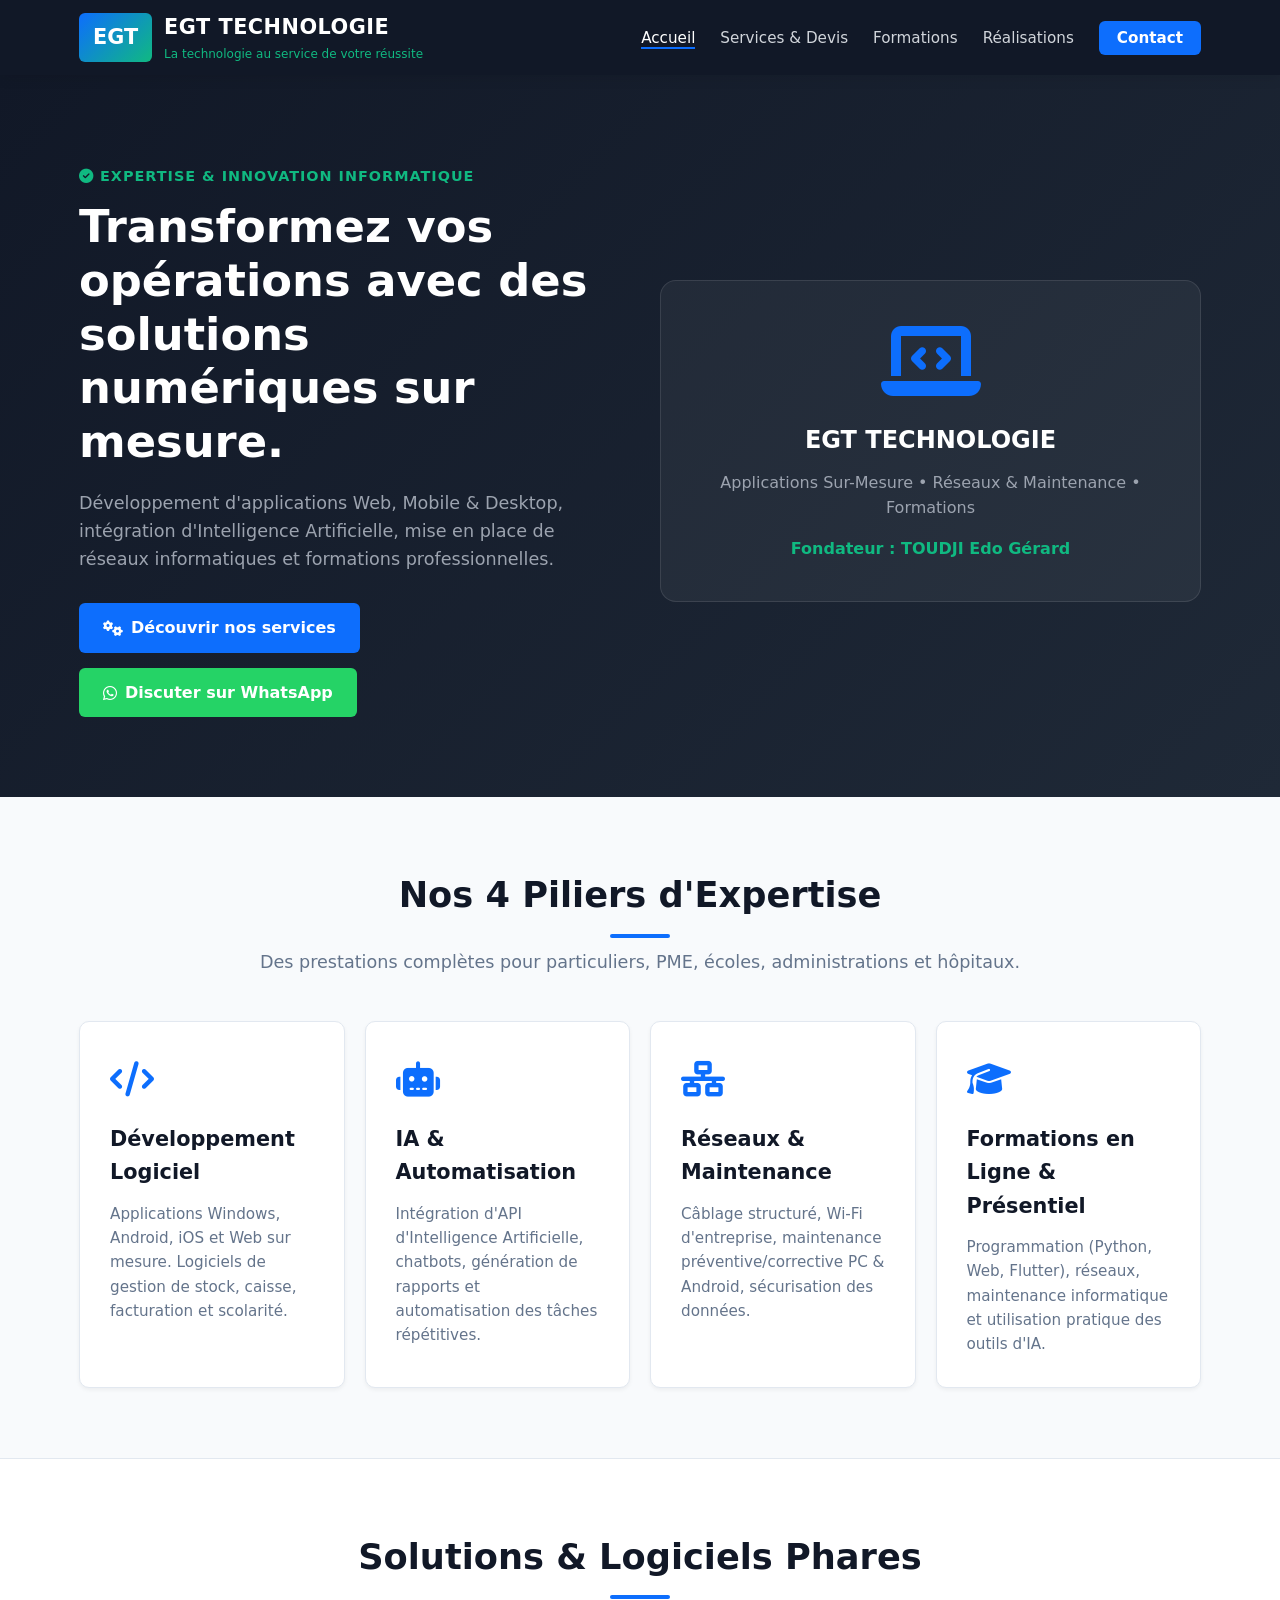
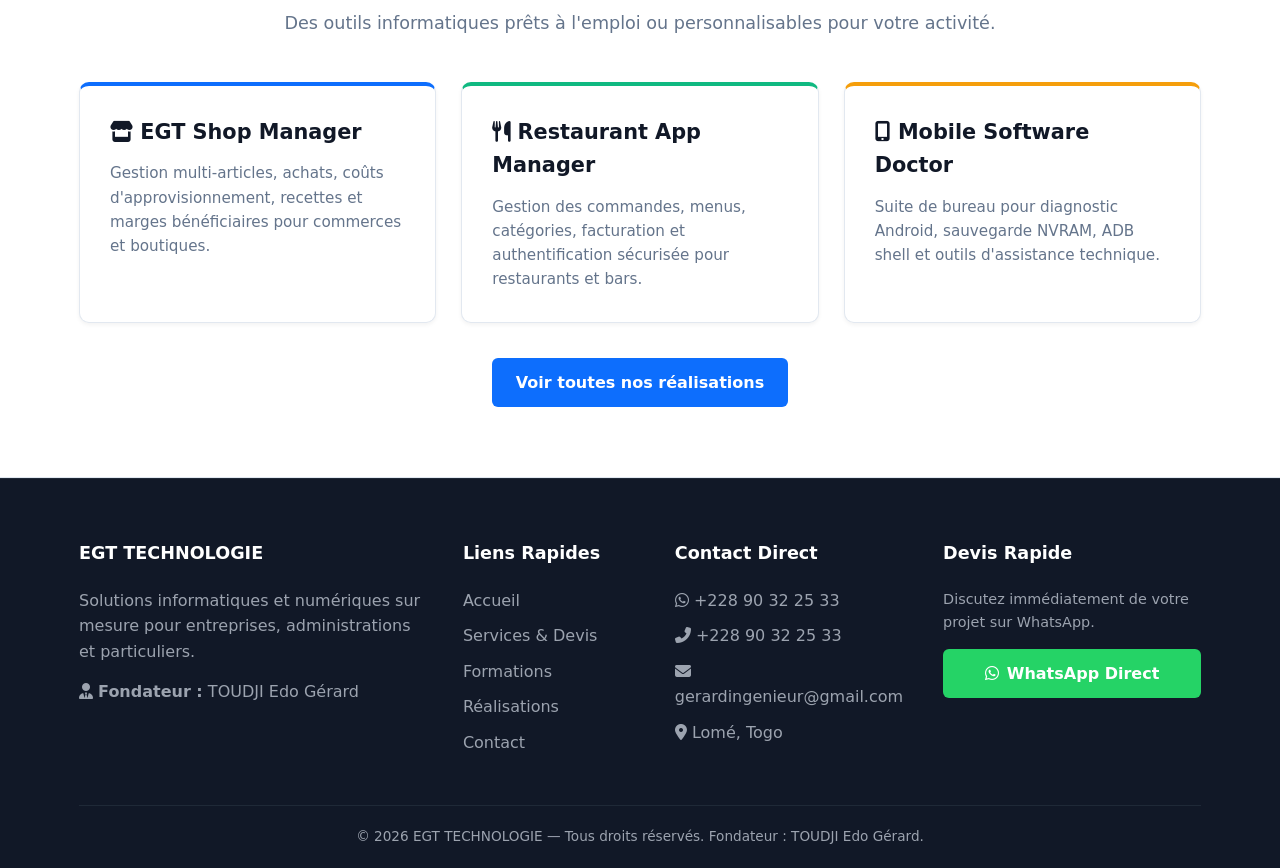
==== index.html @ a4fc3c26 "Premier commit : Site web complet EGT TECHNOLOGIE" ====
<!DOCTYPE html>
<html lang="fr">
<head>
    <meta charset="UTF-8">
    <meta name="viewport" content="width=device-width, initial-scale=1.0">
    <title>EGT TECHNOLOGIE — Solutions Informatiques & Numériques</title>
    <meta name="description" content="Développement d'applications Windows, Android, iOS et Web. Logiciels de gestion, IA, maintenance informatique et réseaux au Togo et à l'international.">
    <link rel="stylesheet" href="css/style.css">
    <link rel="stylesheet" href="css/responsive.css">
    <!-- FontAwesome pour les icônes -->
    <link rel="stylesheet" href="https://cdnjs.cloudflare.com/ajax/libs/font-awesome/6.4.0/css/all.min.css">
</head>
<body>

    <!-- NAV BAR -->
    <nav class="navbar">
        <div class="container">
            <a href="index.html" class="brand-logo">
                <span class="logo-icon">EGT</span>
                <div class="brand-text">
                    <span class="brand-name">EGT TECHNOLOGIE</span>
                    <span class="brand-tagline">La technologie au service de votre réussite</span>
                </div>
            </a>
            
            <div class="mobile-toggle" id="mobileMenuBtn">
                <i class="fas fa-bars"></i>
            </div>

            <ul class="nav-links" id="navLinks">
                <li><a href="index.html" class="active">Accueil</a></li>
                <li><a href="services.html">Services & Devis</a></li>
                <li><a href="formations.html">Formations</a></li>
                <li><a href="portfolio.html">Réalisations</a></li>
                <li><a href="contact.html" class="btn-contact-nav">Contact</a></li>
            </ul>
        </div>
    </nav>

    <!-- HERO SECTION -->
    <header class="hero">
        <div class="container">
            <div class="hero-text">
                <p class="hero-subtitle"><i class="fas fa-check-circle"></i> Expertise &amp; Innovation Informatique</p>
                <h1 class="hero-title">Transformez vos opérations avec des solutions numériques sur mesure.</h1>
                <p class="hero-description">
                    Développement d'applications Web, Mobile &amp; Desktop, intégration d'Intelligence Artificielle, 
                    mise en place de réseaux informatiques et formations professionnelles.
                </p>
                <div class="hero-buttons">
                    <a href="services.html" class="btn btn-primary"><i class="fas fa-cogs"></i> Découvrir nos services</a>
                    <a href="https://wa.me/22890322533?text=Bonjour%20EGT%20TECHNOLOGIE,%20je%20souhaite%20un%20renseignement" target="_blank" class="btn btn-whatsapp">
                        <i class="fab fa-whatsapp"></i> Discuter sur WhatsApp
                    </a>
                </div>
            </div>
            <div class="hero-image" style="text-align: center;">
                <div style="background: rgba(255,255,255,0.05); padding: 40px; border-radius: 16px; border: 1px solid rgba(255,255,255,0.1);">
                    <i class="fas fa-laptop-code" style="font-size: 5rem; color: var(--primary-color); margin-bottom: 20px;"></i>
                    <h3 style="font-size: 1.5rem; margin-bottom: 10px;">EGT TECHNOLOGIE</h3>
                    <p style="color: #9ca3af;">Applications Sur-Mesure • Réseaux &amp; Maintenance • Formations</p>
                    <p style="color: var(--accent-color); font-weight: 600; margin-top: 15px;">Fondateur : TOUDJI Edo Gérard</p>
                </div>
            </div>
        </div>
    </header>

    <!-- PILIERS D'EXPERTISE -->
    <section class="section">
        <div class="container">
            <div class="section-title">
                <h2>Nos 4 Piliers d'Expertise</h2>
                <p>Des prestations complètes pour particuliers, PME, écoles, administrations et hôpitaux.</p>
            </div>

            <div class="grid-4">
                <div class="card">
                    <div class="card-icon"><i class="fas fa-code"></i></div>
                    <h3 class="card-title">Développement Logiciel</h3>
                    <p class="card-text">Applications Windows, Android, iOS et Web sur mesure. Logiciels de gestion de stock, caisse, facturation et scolarité.</p>
                </div>

                <div class="card">
                    <div class="card-icon"><i class="fas fa-robot"></i></div>
                    <h3 class="card-title">IA &amp; Automatisation</h3>
                    <p class="card-text">Intégration d'API d'Intelligence Artificielle, chatbots, génération de rapports et automatisation des tâches répétitives.</p>
                </div>

                <div class="card">
                    <div class="card-icon"><i class="fas fa-network-wired"></i></div>
                    <h3 class="card-title">Réseaux &amp; Maintenance</h3>
                    <p class="card-text">Câblage structuré, Wi-Fi d'entreprise, maintenance préventive/corrective PC &amp; Android, sécurisation des données.</p>
                </div>

                <div class="card">
                    <div class="card-icon"><i class="fas fa-graduation-cap"></i></div>
                    <h3 class="card-title">Formations en Ligne &amp; Présentiel</h3>
                    <p class="card-text">Programmation (Python, Web, Flutter), réseaux, maintenance informatique et utilisation pratique des outils d'IA.</p>
                </div>
            </div>
        </div>
    </section>

    <!-- BANNIÈRE APPLICATIVE (EXEMPLES DE LOGICIELS) -->
    <section class="section" style="background-color: #fff; border-top: 1px solid var(--border-color); border-bottom: 1px solid var(--border-color);">
        <div class="container">
            <div class="section-title">
                <h2>Solutions &amp; Logiciels Phares</h2>
                <p>Des outils informatiques prêts à l'emploi ou personnalisables pour votre activité.</p>
            </div>

            <div class="grid-3">
                <div class="card" style="border-top: 4px solid var(--primary-color);">
                    <h3 class="card-title"><i class="fas fa-store"></i> EGT Shop Manager</h3>
                    <p class="card-text">Gestion multi-articles, achats, coûts d'approvisionnement, recettes et marges bénéficiaires pour commerces et boutiques.</p>
                </div>

                <div class="card" style="border-top: 4px solid var(--accent-color);">
                    <h3 class="card-title"><i class="fas fa-utensils"></i> Restaurant App Manager</h3>
                    <p class="card-text">Gestion des commandes, menus, catégories, facturation et authentification sécurisée pour restaurants et bars.</p>
                </div>

                <div class="card" style="border-top: 4px solid var(--accent-gold);">
                    <h3 class="card-title"><i class="fas fa-mobile-alt"></i> Mobile Software Doctor</h3>
                    <p class="card-text">Suite de bureau pour diagnostic Android, sauvegarde NVRAM, ADB shell et outils d'assistance technique.</p>
                </div>
            </div>

            <div style="text-align: center; margin-top: 35px;">
                <a href="portfolio.html" class="btn btn-primary">Voir toutes nos réalisations</a>
            </div>
        </div>
    </section>

    <!-- FOOTER -->
    <footer class="footer">
        <div class="container">
            <div class="footer-grid">
                <div class="footer-col">
                    <h4>EGT TECHNOLOGIE</h4>
                    <p style="margin-bottom: 15px;">Solutions informatiques et numériques sur mesure pour entreprises, administrations et particuliers.</p>
                    <p><i class="fas fa-user-tie"></i> <strong>Fondateur :</strong> TOUDJI Edo Gérard</p>
                </div>

                <div class="footer-col">
                    <h4>Liens Rapides</h4>
                    <ul>
                        <li><a href="index.html">Accueil</a></li>
                        <li><a href="services.html">Services &amp; Devis</a></li>
                        <li><a href="formations.html">Formations</a></li>
                        <li><a href="portfolio.html">Réalisations</a></li>
                        <li><a href="contact.html">Contact</a></li>
                    </ul>
                </div>

                <div class="footer-col">
                    <h4>Contact Direct</h4>
                    <ul>
                        <li><i class="fab fa-whatsapp"></i> +228 90 32 25 33</li>
                        <li><i class="fas fa-phone-alt"></i> +228 90 32 25 33</li>
                        <li><i class="fas fa-envelope"></i> gerardingenieur@gmail.com</li>
                        <li><i class="fas fa-map-marker-alt"></i> Lomé, Togo</li>
                    </ul>
                </div>

                <div class="footer-col">
                    <h4>Devis Rapide</h4>
                    <p style="font-size: 0.9rem; margin-bottom: 15px;">Discutez immédiatement de votre projet sur WhatsApp.</p>
                    <a href="https://wa.me/22890322533?text=Bonjour%20EGT%20TECHNOLOGIE,%20je%20souhaite%20un%20devis" target="_blank" class="btn btn-whatsapp" style="width: 100%;">
                        <i class="fab fa-whatsapp"></i> WhatsApp Direct
                    </a>
                </div>
            </div>

            <div class="footer-bottom">
                <p>&copy; 2026 EGT TECHNOLOGIE — Tous droits réservés. Fondateur : TOUDJI Edo Gérard.</p>
            </div>
        </div>
    </footer>

    <script src="js/main.js"></script>
</body>
</html>
---- css/style.css ----
/* ==========================================================================
   EGT TECHNOLOGIE - Feuille de style principale
   Fondateur : TOUDJI Edo Gérard
   Slogan : La technologie au service de votre réussite
   ========================================================================== */

/* --- 1. Variables CSS & Colors --- */
:root {
  --primary-color: #0d6efd;
  --primary-dark: #0a58ca;
  --secondary-color: #111827;
  --accent-color: #10b981;
  --accent-gold: #f59e0b;
  --bg-light: #f8fafc;
  --bg-card: #ffffff;
  --text-dark: #1e293b;
  --text-muted: #64748b;
  --text-light: #f8fafc;
  --border-color: #e2e8f0;
  --shadow-sm: 0 2px 4px rgba(0,0,0,0.05);
  --shadow-md: 0 4px 12px rgba(0,0,0,0.08);
  --shadow-lg: 0 10px 25px rgba(0,0,0,0.12);
  --radius-sm: 6px;
  --radius-md: 10px;
  --radius-lg: 16px;
  --transition: all 0.3s ease;
}

/* --- 2. Reset & Bases --- */
*, *::before, *::after {
  box-sizing: border-box;
  margin: 0;
  padding: 0;
}

html {
  scroll-behavior: smooth;
  font-size: 16px;
}

body {
  font-family: 'Segoe UI', system-ui, -apple-system, sans-serif;
  background-color: var(--bg-light);
  color: var(--text-dark);
  line-height: 1.6;
  overflow-x: hidden;
}

a {
  text-decoration: none;
  color: inherit;
  transition: var(--transition);
}

ul {
  list-style: none;
}

img {
  max-width: 100%;
  height: auto;
  display: block;
}

/* --- 3. Layout & Structure --- */
.container {
  width: 90%;
  max-width: 1200px;
  margin: 0 auto;
  padding: 0 15px;
}

.section {
  padding: 70px 0;
}

.section-title {
  text-align: center;
  margin-bottom: 45px;
}

.section-title h2 {
  font-size: 2.2rem;
  color: var(--secondary-color);
  font-weight: 700;
  position: relative;
  display: inline-block;
}

.section-title h2::after {
  content: '';
  display: block;
  width: 60px;
  height: 4px;
  background: var(--primary-color);
  margin: 10px auto 0;
  border-radius: 2px;
}

.section-title p {
  color: var(--text-muted);
  font-size: 1.1rem;
  margin-top: 10px;
}

/* --- 4. Navigation (Navbar) --- */
.navbar {
  background-color: var(--secondary-color);
  color: var(--text-light);
  position: sticky;
  top: 0;
  z-index: 1000;
  box-shadow: var(--shadow-md);
}

.navbar .container {
  display: flex;
  justify-content: space-between;
  align-items: center;
  height: 75px;
}

.brand-logo {
  display: flex;
  align-items: center;
  gap: 12px;
}

.brand-logo .logo-icon {
  background: linear-gradient(135deg, var(--primary-color), var(--accent-color));
  color: #fff;
  font-weight: 800;
  font-size: 1.3rem;
  padding: 8px 14px;
  border-radius: var(--radius-sm);
}

.brand-logo .brand-text {
  display: flex;
  flex-direction: column;
}

.brand-logo .brand-name {
  font-size: 1.3rem;
  font-weight: 700;
  letter-spacing: 0.5px;
  color: #fff;
}

.brand-logo .brand-tagline {
  font-size: 0.75rem;
  color: var(--accent-color);
}

.nav-links {
  display: flex;
  gap: 25px;
  align-items: center;
}

.nav-links a {
  color: #d1d5db;
  font-weight: 500;
  font-size: 0.95rem;
}

.nav-links a:hover,
.nav-links a.active {
  color: #ffffff;
  border-bottom: 2px solid var(--primary-color);
}

.btn-contact-nav {
  background-color: var(--primary-color);
  color: #fff !important;
  padding: 8px 18px;
  border-radius: var(--radius-sm);
  font-weight: 600 !important;
}

.btn-contact-nav:hover {
  background-color: var(--primary-dark);
}

.mobile-toggle {
  display: none;
  font-size: 1.8rem;
  cursor: pointer;
  color: #fff;
}

/* --- 5. Hero Section --- */
.hero {
  background: linear-gradient(135deg, #111827 0%, #1f2937 100%);
  color: #fff;
  padding: 90px 0 80px;
  position: relative;
  overflow: hidden;
}

.hero .container {
  display: grid;
  grid-template-columns: 1fr 1fr;
  gap: 40px;
  align-items: center;
}

.hero-subtitle {
  color: var(--accent-color);
  font-weight: 600;
  text-transform: uppercase;
  letter-spacing: 1px;
  font-size: 0.9rem;
  margin-bottom: 12px;
}

.hero-title {
  font-size: 2.8rem;
  line-height: 1.2;
  margin-bottom: 20px;
  font-weight: 800;
}

.hero-description {
  color: #9ca3af;
  font-size: 1.1rem;
  margin-bottom: 30px;
}

.hero-buttons {
  display: flex;
  gap: 15px;
  flex-wrap: wrap;
}

/* --- 6. Boutons Globaux --- */
.btn {
  display: inline-flex;
  align-items: center;
  justify-content: center;
  gap: 8px;
  padding: 12px 24px;
  border-radius: var(--radius-sm);
  font-weight: 600;
  cursor: pointer;
  border: none;
  transition: var(--transition);
}

.btn-primary {
  background-color: var(--primary-color);
  color: #fff;
}

.btn-primary:hover {
  background-color: var(--primary-dark);
  transform: translateY(-2px);
}

.btn-whatsapp {
  background-color: #25d366;
  color: #fff;
}

.btn-whatsapp:hover {
  background-color: #1eb954;
  transform: translateY(-2px);
}

.btn-outline {
  border: 2px solid #4b5563;
  color: #fff;
  background: transparent;
}

.btn-outline:hover {
  border-color: #fff;
  background: rgba(255,255,255,0.05);
}

/* --- 7. Cartes & Grilles --- */
.grid-3 {
  display: grid;
  grid-template-columns: repeat(auto-fit, minmax(300px, 1fr));
  gap: 25px;
}

.grid-4 {
  display: grid;
  grid-template-columns: repeat(auto-fit, minmax(250px, 1fr));
  gap: 20px;
}

.card {
  background-color: var(--bg-card);
  border-radius: var(--radius-md);
  padding: 30px;
  box-shadow: var(--shadow-sm);
  border: 1px solid var(--border-color);
  transition: var(--transition);
}

.card:hover {
  transform: translateY(-5px);
  box-shadow: var(--shadow-md);
}

.card-icon {
  font-size: 2.2rem;
  margin-bottom: 15px;
  color: var(--primary-color);
}

.card-title {
  font-size: 1.3rem;
  margin-bottom: 12px;
  color: var(--secondary-color);
}

.card-text {
  color: var(--text-muted);
  font-size: 0.95rem;
}

/* --- 8. Footer --- */
.footer {
  background-color: var(--secondary-color);
  color: #9ca3af;
  padding: 60px 0 20px;
  border-top: 1px solid #1f2937;
}

.footer-grid {
  display: grid;
  grid-template-columns: 2fr 1fr 1fr 1.5fr;
  gap: 40px;
  margin-bottom: 40px;
}

.footer-col h4 {
  color: #fff;
  font-size: 1.1rem;
  margin-bottom: 20px;
}

.footer-col ul li {
  margin-bottom: 10px;
}

.footer-col ul li a:hover {
  color: #fff;
}

.footer-bottom {
  text-align: center;
  padding-top: 20px;
  border-top: 1px solid #1f2937;
  font-size: 0.85rem;
}
---- css/responsive.css ----
/* ==========================================================================
   EGT TECHNOLOGIE - Responsive Design (Mobile & Tablettes)
   ========================================================================== */

@media (max-width: 992px) {
  .hero .container {
    grid-template-columns: 1fr;
    text-align: center;
  }

  .hero-buttons {
    justify-content: center;
  }

  .footer-grid {
    grid-template-columns: 1fr 1fr;
  }
}

@media (max-width: 768px) {
  .mobile-toggle {
    display: block;
  }

  .nav-links {
    position: absolute;
    top: 75px;
    left: 0;
    width: 100%;
    background-color: var(--secondary-color);
    flex-direction: column;
    padding: 20px 0;
    display: none;
    box-shadow: var(--shadow-md);
  }

  .nav-links.show {
    display: flex;
  }

  .hero-title {
    font-size: 2rem;
  }

  .footer-grid {
    grid-template-columns: 1fr;
  }
}
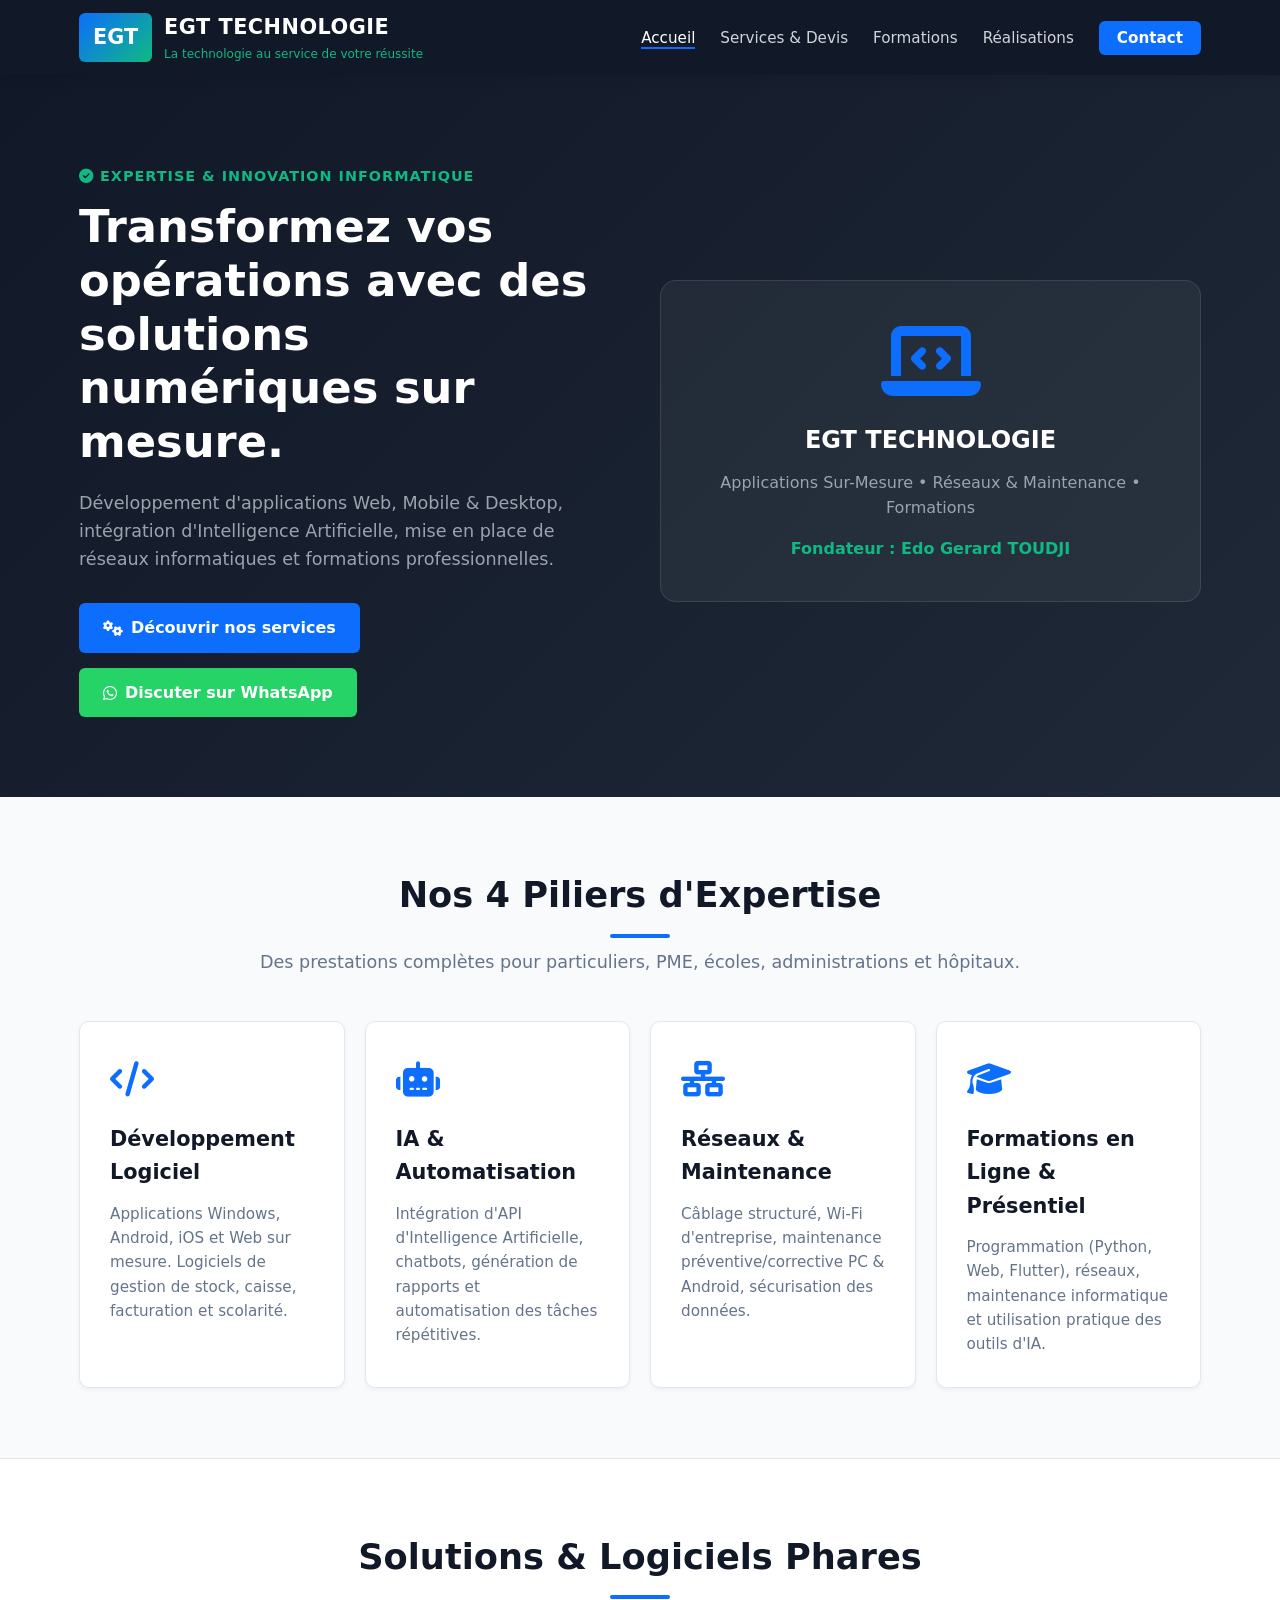
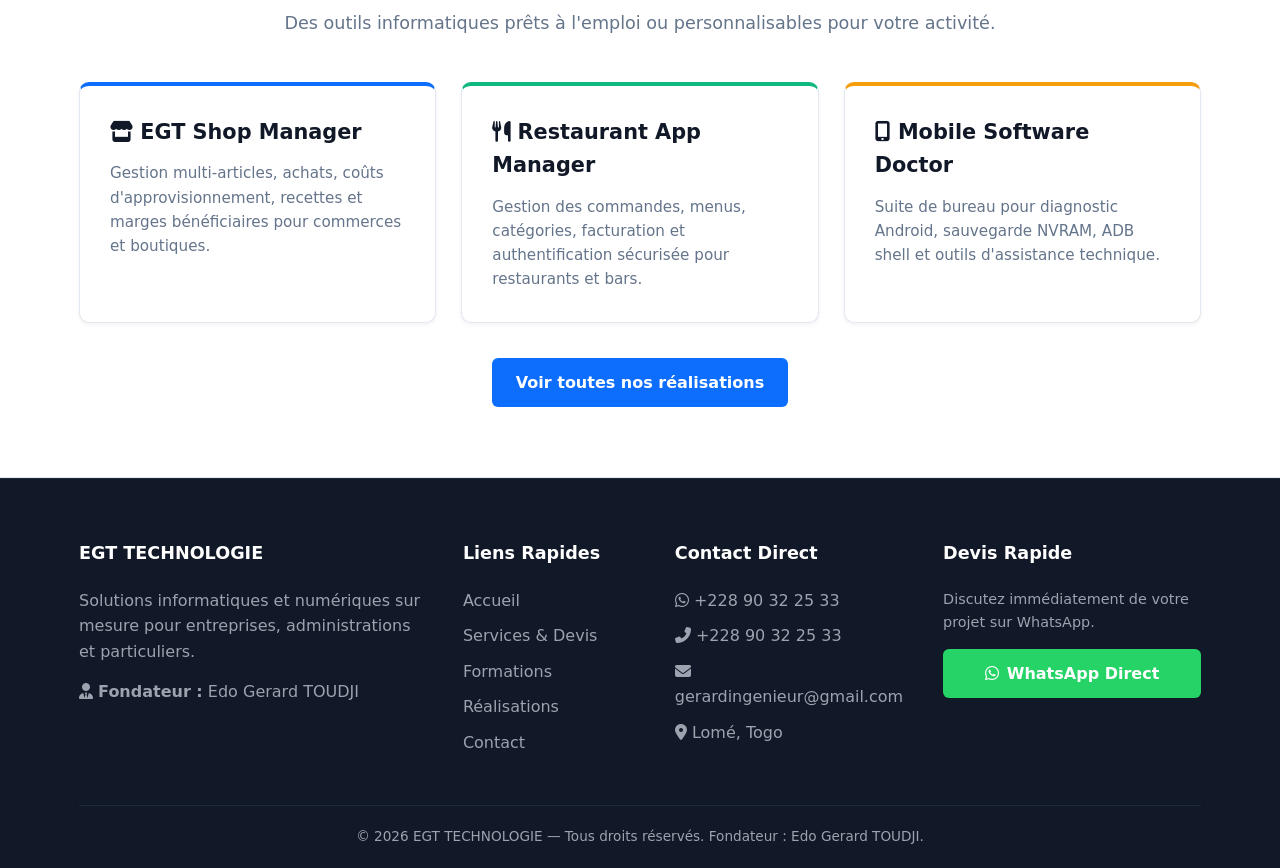
==== commit 76a57142: "Mise a jour nom de fondateur : Edo Gerard TOUDJI" ====
--- a/index.html
+++ b/index.html
@@ -59,7 +59,7 @@
                     <i class="fas fa-laptop-code" style="font-size: 5rem; color: var(--primary-color); margin-bottom: 20px;"></i>
                     <h3 style="font-size: 1.5rem; margin-bottom: 10px;">EGT TECHNOLOGIE</h3>
                     <p style="color: #9ca3af;">Applications Sur-Mesure • Réseaux &amp; Maintenance • Formations</p>
-                    <p style="color: var(--accent-color); font-weight: 600; margin-top: 15px;">Fondateur : TOUDJI Edo Gérard</p>
+                    <p style="color: var(--accent-color); font-weight: 600; margin-top: 15px;">Fondateur : Edo Gerard TOUDJI</p>
                 </div>
             </div>
         </div>
@@ -139,7 +139,7 @@
                 <div class="footer-col">
                     <h4>EGT TECHNOLOGIE</h4>
                     <p style="margin-bottom: 15px;">Solutions informatiques et numériques sur mesure pour entreprises, administrations et particuliers.</p>
-                    <p><i class="fas fa-user-tie"></i> <strong>Fondateur :</strong> TOUDJI Edo Gérard</p>
+                    <p><i class="fas fa-user-tie"></i> <strong>Fondateur :</strong> Edo Gerard TOUDJI</p>
                 </div>
 
                 <div class="footer-col">
@@ -173,7 +173,7 @@
             </div>
 
             <div class="footer-bottom">
-                <p>&copy; 2026 EGT TECHNOLOGIE — Tous droits réservés. Fondateur : TOUDJI Edo Gérard.</p>
+                <p>&copy; 2026 EGT TECHNOLOGIE — Tous droits réservés. Fondateur : Edo Gerard TOUDJI.</p>
             </div>
         </div>
     </footer>
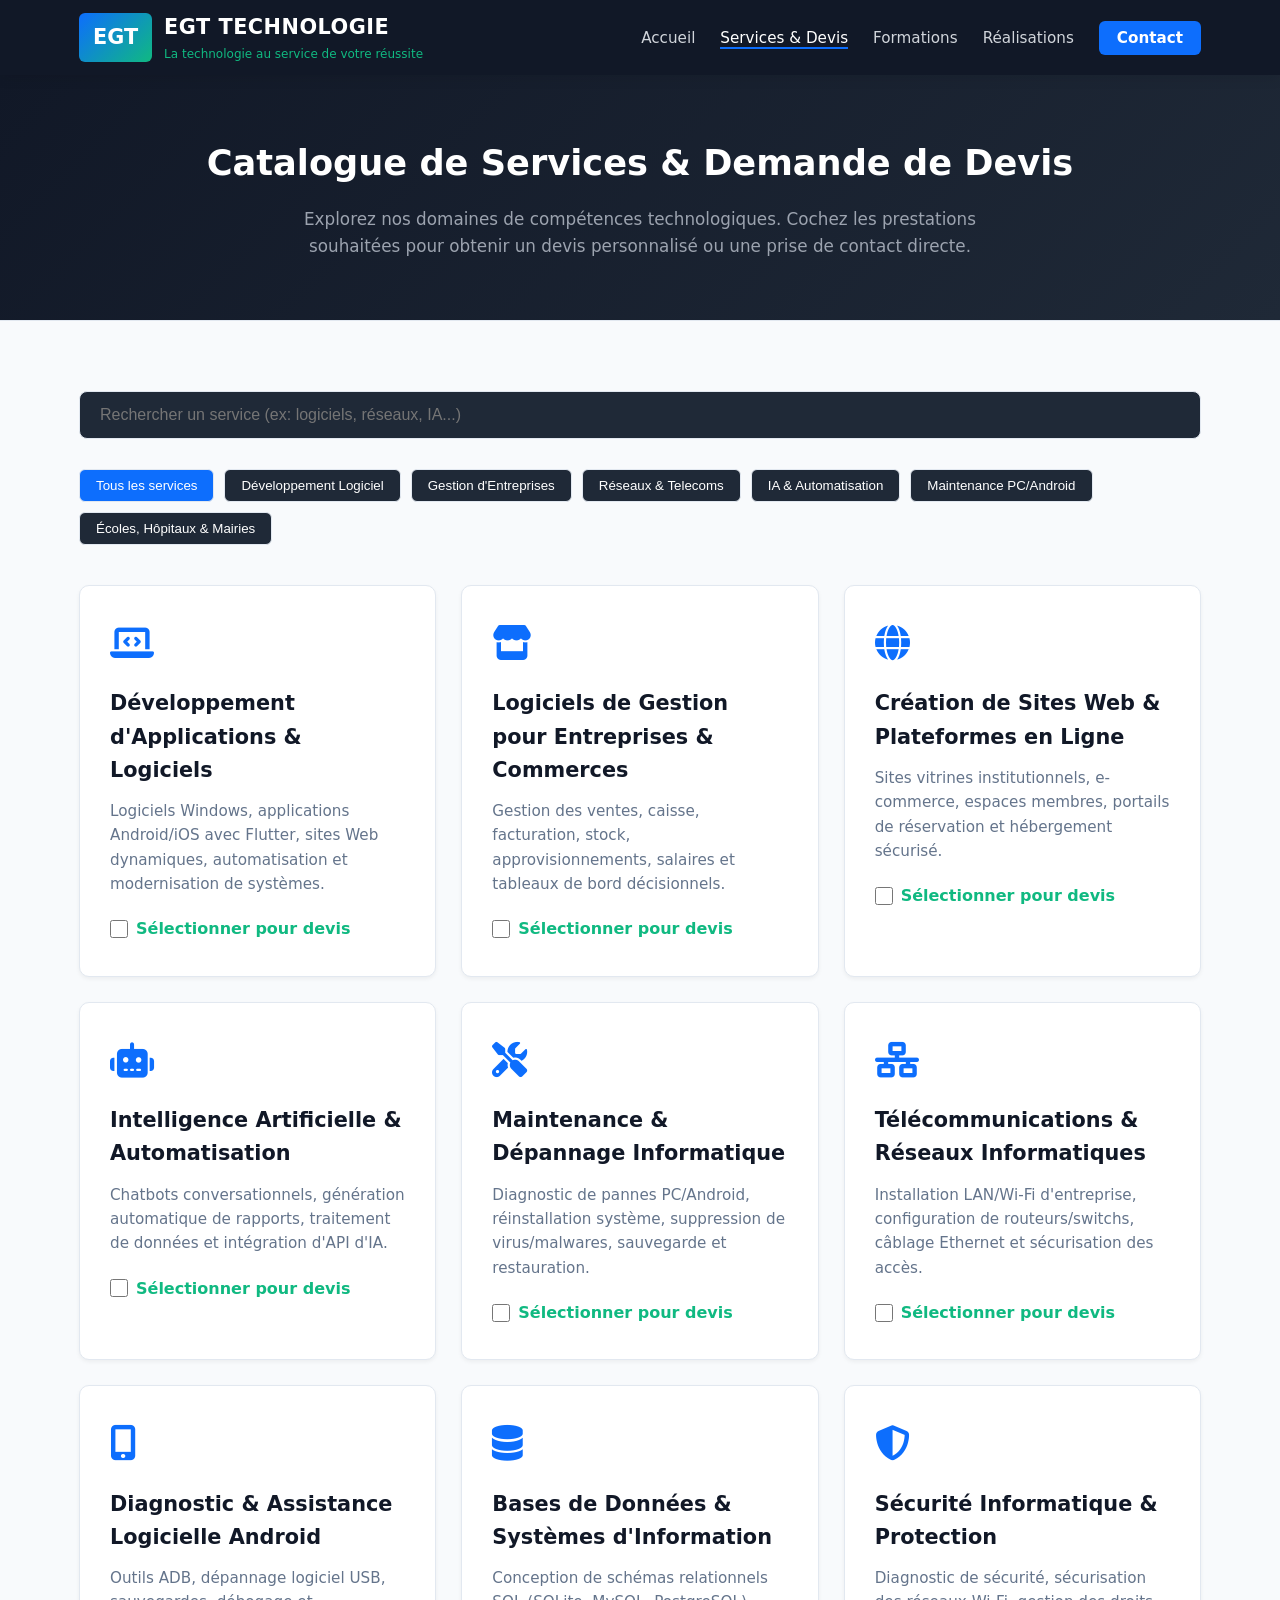
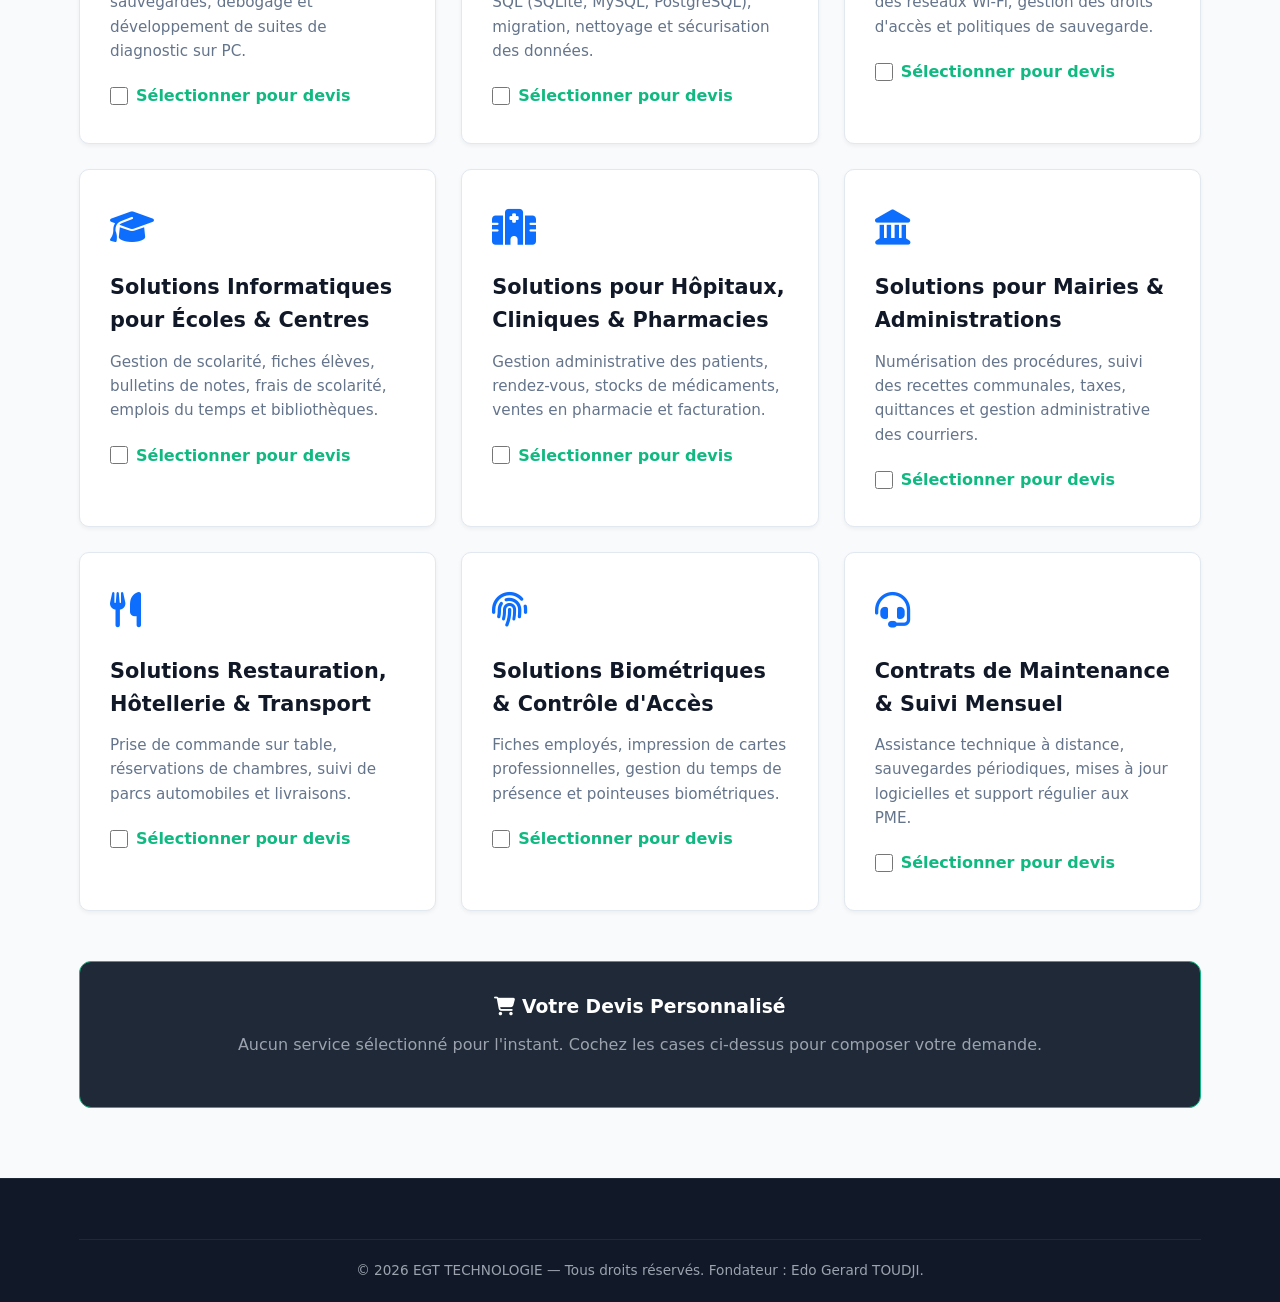
==== commit a623bbc6: "Mise a jour nom Edo Gerard TOUDJI sur services.html" ====
--- a/index.html
+++ b/index.html
@@ -3,8 +3,8 @@
 <head>
     <meta charset="UTF-8">
     <meta name="viewport" content="width=device-width, initial-scale=1.0">
-    <title>EGT TECHNOLOGIE — Solutions Informatiques & Numériques</title>
-    <meta name="description" content="Développement d'applications Windows, Android, iOS et Web. Logiciels de gestion, IA, maintenance informatique et réseaux au Togo et à l'international.">
+    <title>Services & Devis — EGT TECHNOLOGIE</title>
+    <meta name="description" content="Catalogue des 17 domaines de services informatiques et numériques d'EGT TECHNOLOGIE. Demandez votre devis personnalisé.">
     <link rel="stylesheet" href="css/style.css">
     <link rel="stylesheet" href="css/responsive.css">
     <!-- FontAwesome pour les icônes -->
@@ -28,8 +28,8 @@
             </div>
 
             <ul class="nav-links" id="navLinks">
-                <li><a href="index.html" class="active">Accueil</a></li>
-                <li><a href="services.html">Services & Devis</a></li>
+                <li><a href="index.html">Accueil</a></li>
+                <li><a href="services.html" class="active">Services & Devis</a></li>
                 <li><a href="formations.html">Formations</a></li>
                 <li><a href="portfolio.html">Réalisations</a></li>
                 <li><a href="contact.html" class="btn-contact-nav">Contact</a></li>
@@ -37,147 +37,227 @@
         </div>
     </nav>
 
-    <!-- HERO SECTION -->
-    <header class="hero">
-        <div class="container">
-            <div class="hero-text">
-                <p class="hero-subtitle"><i class="fas fa-check-circle"></i> Expertise &amp; Innovation Informatique</p>
-                <h1 class="hero-title">Transformez vos opérations avec des solutions numériques sur mesure.</h1>
-                <p class="hero-description">
-                    Développement d'applications Web, Mobile &amp; Desktop, intégration d'Intelligence Artificielle, 
-                    mise en place de réseaux informatiques et formations professionnelles.
-                </p>
-                <div class="hero-buttons">
-                    <a href="services.html" class="btn btn-primary"><i class="fas fa-cogs"></i> Découvrir nos services</a>
-                    <a href="https://wa.me/22890322533?text=Bonjour%20EGT%20TECHNOLOGIE,%20je%20souhaite%20un%20renseignement" target="_blank" class="btn btn-whatsapp">
-                        <i class="fab fa-whatsapp"></i> Discuter sur WhatsApp
-                    </a>
-                </div>
-            </div>
-            <div class="hero-image" style="text-align: center;">
-                <div style="background: rgba(255,255,255,0.05); padding: 40px; border-radius: 16px; border: 1px solid rgba(255,255,255,0.1);">
-                    <i class="fas fa-laptop-code" style="font-size: 5rem; color: var(--primary-color); margin-bottom: 20px;"></i>
-                    <h3 style="font-size: 1.5rem; margin-bottom: 10px;">EGT TECHNOLOGIE</h3>
-                    <p style="color: #9ca3af;">Applications Sur-Mesure • Réseaux &amp; Maintenance • Formations</p>
-                    <p style="color: var(--accent-color); font-weight: 600; margin-top: 15px;">Fondateur : Edo Gerard TOUDJI</p>
-                </div>
-            </div>
+    <!-- HEADER SECTION -->
+    <header class="page-header" style="background: linear-gradient(135deg, #111827 0%, #1f2937 100%); padding: 60px 0; text-align: center; border-bottom: 1px solid var(--border-color);">
+        <div class="container">
+            <h1 style="font-size: 2.2rem; margin-bottom: 15px; color: #fff;">Catalogue de Services & Demande de Devis</h1>
+            <p style="color: #9ca3af; max-width: 700px; margin: 0 auto; font-size: 1.05rem;">
+                Explorez nos domaines de compétences technologiques. Cochez les prestations souhaitées pour obtenir un devis personnalisé ou une prise de contact directe.
+            </p>
         </div>
     </header>
 
-    <!-- PILIERS D'EXPERTISE -->
+    <!-- SERVICES CONTENT & PANIER DEVIS -->
     <section class="section">
         <div class="container">
-            <div class="section-title">
-                <h2>Nos 4 Piliers d'Expertise</h2>
-                <p>Des prestations complètes pour particuliers, PME, écoles, administrations et hôpitaux.</p>
-            </div>
-
-            <div class="grid-4">
-                <div class="card">
-                    <div class="card-icon"><i class="fas fa-code"></i></div>
-                    <h3 class="card-title">Développement Logiciel</h3>
-                    <p class="card-text">Applications Windows, Android, iOS et Web sur mesure. Logiciels de gestion de stock, caisse, facturation et scolarité.</p>
-                </div>
-
-                <div class="card">
+            
+            <!-- Barre de recherche et filtres -->
+            <div style="margin-bottom: 30px;">
+                <input type="text" id="serviceSearch" placeholder="Rechercher un service (ex: logiciels, réseaux, IA...)" style="width: 100%; padding: 14px 20px; border-radius: 8px; border: 1px solid var(--border-color); background: #1f2937; color: #fff; font-size: 1rem; outline: none;">
+            </div>
+
+            <div class="filter-buttons" style="display: flex; gap: 10px; flex-wrap: wrap; margin-bottom: 40px;">
+                <button class="filter-btn active" data-filter="all" style="padding: 8px 16px; border-radius: 6px; border: 1px solid var(--border-color); background: var(--primary-color); color: #fff; cursor: pointer;">Tous les services</button>
+                <button class="filter-btn" data-filter="dev" style="padding: 8px 16px; border-radius: 6px; border: 1px solid var(--border-color); background: #1f2937; color: #fff; cursor: pointer;">Développement Logiciel</button>
+                <button class="filter-btn" data-filter="entreprise" style="padding: 8px 16px; border-radius: 6px; border: 1px solid var(--border-color); background: #1f2937; color: #fff; cursor: pointer;">Gestion d'Entreprises</button>
+                <button class="filter-btn" data-filter="reseau" style="padding: 8px 16px; border-radius: 6px; border: 1px solid var(--border-color); background: #1f2937; color: #fff; cursor: pointer;">Réseaux & Telecoms</button>
+                <button class="filter-btn" data-filter="ia" style="padding: 8px 16px; border-radius: 6px; border: 1px solid var(--border-color); background: #1f2937; color: #fff; cursor: pointer;">IA & Automatisation</button>
+                <button class="filter-btn" data-filter="maintenance" style="padding: 8px 16px; border-radius: 6px; border: 1px solid var(--border-color); background: #1f2937; color: #fff; cursor: pointer;">Maintenance PC/Android</button>
+                <button class="filter-btn" data-filter="institutions" style="padding: 8px 16px; border-radius: 6px; border: 1px solid var(--border-color); background: #1f2937; color: #fff; cursor: pointer;">Écoles, Hôpitaux & Mairies</button>
+            </div>
+
+            <!-- Grille des Services -->
+            <div class="grid-3" id="servicesGrid">
+                
+                <div class="card service-card" data-category="dev">
+                    <div class="card-icon"><i class="fas fa-laptop-code"></i></div>
+                    <h3 class="card-title">Développement d'Applications & Logiciels</h3>
+                    <p class="card-text">Logiciels Windows, applications Android/iOS avec Flutter, sites Web dynamiques, automatisation et modernisation de systèmes.</p>
+                    <div style="margin-top: 20px;">
+                        <label style="cursor: pointer; display: inline-flex; align-items: center; gap: 8px; color: var(--accent-color); font-weight: 600;">
+                            <input type="checkbox" class="service-checkbox" value="Développement d'Applications & Logiciels" style="width: 18px; height: 18px; cursor: pointer;"> Sélectionner pour devis
+                        </label>
+                    </div>
+                </div>
+
+                <div class="card service-card" data-category="entreprise">
+                    <div class="card-icon"><i class="fas fa-store"></i></div>
+                    <h3 class="card-title">Logiciels de Gestion pour Entreprises & Commerces</h3>
+                    <p class="card-text">Gestion des ventes, caisse, facturation, stock, approvisionnements, salaires et tableaux de bord décisionnels.</p>
+                    <div style="margin-top: 20px;">
+                        <label style="cursor: pointer; display: inline-flex; align-items: center; gap: 8px; color: var(--accent-color); font-weight: 600;">
+                            <input type="checkbox" class="service-checkbox" value="Logiciels de Gestion pour Entreprises & Commerces" style="width: 18px; height: 18px; cursor: pointer;"> Sélectionner pour devis
+                        </label>
+                    </div>
+                </div>
+
+                <div class="card service-card" data-category="dev">
+                    <div class="card-icon"><i class="fas fa-globe"></i></div>
+                    <h3 class="card-title">Création de Sites Web & Plateformes en Ligne</h3>
+                    <p class="card-text">Sites vitrines institutionnels, e-commerce, espaces membres, portails de réservation et hébergement sécurisé.</p>
+                    <div style="margin-top: 20px;">
+                        <label style="cursor: pointer; display: inline-flex; align-items: center; gap: 8px; color: var(--accent-color); font-weight: 600;">
+                            <input type="checkbox" class="service-checkbox" value="Création de Sites Web & Plateformes" style="width: 18px; height: 18px; cursor: pointer;"> Sélectionner pour devis
+                        </label>
+                    </div>
+                </div>
+
+                <div class="card service-card" data-category="ia">
                     <div class="card-icon"><i class="fas fa-robot"></i></div>
-                    <h3 class="card-title">IA &amp; Automatisation</h3>
-                    <p class="card-text">Intégration d'API d'Intelligence Artificielle, chatbots, génération de rapports et automatisation des tâches répétitives.</p>
-                </div>
-
-                <div class="card">
+                    <h3 class="card-title">Intelligence Artificielle & Automatisation</h3>
+                    <p class="card-text">Chatbots conversationnels, génération automatique de rapports, traitement de données et intégration d'API d'IA.</p>
+                    <div style="margin-top: 20px;">
+                        <label style="cursor: pointer; display: inline-flex; align-items: center; gap: 8px; color: var(--accent-color); font-weight: 600;">
+                            <input type="checkbox" class="service-checkbox" value="Intelligence Artificielle & Automatisation" style="width: 18px; height: 18px; cursor: pointer;"> Sélectionner pour devis
+                        </label>
+                    </div>
+                </div>
+
+                <div class="card service-card" data-category="maintenance">
+                    <div class="card-icon"><i class="fas fa-tools"></i></div>
+                    <h3 class="card-title">Maintenance & Dépannage Informatique</h3>
+                    <p class="card-text">Diagnostic de pannes PC/Android, réinstallation système, suppression de virus/malwares, sauvegarde et restauration.</p>
+                    <div style="margin-top: 20px;">
+                        <label style="cursor: pointer; display: inline-flex; align-items: center; gap: 8px; color: var(--accent-color); font-weight: 600;">
+                            <input type="checkbox" class="service-checkbox" value="Maintenance & Dépannage Informatique" style="width: 18px; height: 18px; cursor: pointer;"> Sélectionner pour devis
+                        </label>
+                    </div>
+                </div>
+
+                <div class="card service-card" data-category="reseau">
                     <div class="card-icon"><i class="fas fa-network-wired"></i></div>
-                    <h3 class="card-title">Réseaux &amp; Maintenance</h3>
-                    <p class="card-text">Câblage structuré, Wi-Fi d'entreprise, maintenance préventive/corrective PC &amp; Android, sécurisation des données.</p>
-                </div>
-
-                <div class="card">
+                    <h3 class="card-title">Télécommunications & Réseaux Informatiques</h3>
+                    <p class="card-text">Installation LAN/Wi-Fi d'entreprise, configuration de routeurs/switchs, câblage Ethernet et sécurisation des accès.</p>
+                    <div style="margin-top: 20px;">
+                        <label style="cursor: pointer; display: inline-flex; align-items: center; gap: 8px; color: var(--accent-color); font-weight: 600;">
+                            <input type="checkbox" class="service-checkbox" value="Télécommunications & Réseaux Informatiques" style="width: 18px; height: 18px; cursor: pointer;"> Sélectionner pour devis
+                        </label>
+                    </div>
+                </div>
+
+                <div class="card service-card" data-category="maintenance">
+                    <div class="card-icon"><i class="fas fa-mobile-alt"></i></div>
+                    <h3 class="card-title">Diagnostic & Assistance Logicielle Android</h3>
+                    <p class="card-text">Outils ADB, dépannage logiciel USB, sauvegardes, débogage et développement de suites de diagnostic sur PC.</p>
+                    <div style="margin-top: 20px;">
+                        <label style="cursor: pointer; display: inline-flex; align-items: center; gap: 8px; color: var(--accent-color); font-weight: 600;">
+                            <input type="checkbox" class="service-checkbox" value="Diagnostic & Assistance Logicielle Android" style="width: 18px; height: 18px; cursor: pointer;"> Sélectionner pour devis
+                        </label>
+                    </div>
+                </div>
+
+                <div class="card service-card" data-category="dev">
+                    <div class="card-icon"><i class="fas fa-database"></i></div>
+                    <h3 class="card-title">Bases de Données & Systèmes d'Information</h3>
+                    <p class="card-text">Conception de schémas relationnels SQL (SQLite, MySQL, PostgreSQL), migration, nettoyage et sécurisation des données.</p>
+                    <div style="margin-top: 20px;">
+                        <label style="cursor: pointer; display: inline-flex; align-items: center; gap: 8px; color: var(--accent-color); font-weight: 600;">
+                            <input type="checkbox" class="service-checkbox" value="Bases de Données & Systèmes d'Information" style="width: 18px; height: 18px; cursor: pointer;"> Sélectionner pour devis
+                        </label>
+                    </div>
+                </div>
+
+                <div class="card service-card" data-category="reseau">
+                    <div class="card-icon"><i class="fas fa-shield-alt"></i></div>
+                    <h3 class="card-title">Sécurité Informatique & Protection</h3>
+                    <p class="card-text">Diagnostic de sécurité, sécurisation des réseaux Wi-Fi, gestion des droits d'accès et politiques de sauvegarde.</p>
+                    <div style="margin-top: 20px;">
+                        <label style="cursor: pointer; display: inline-flex; align-items: center; gap: 8px; color: var(--accent-color); font-weight: 600;">
+                            <input type="checkbox" class="service-checkbox" value="Sécurité Informatique & Protection" style="width: 18px; height: 18px; cursor: pointer;"> Sélectionner pour devis
+                        </label>
+                    </div>
+                </div>
+
+                <div class="card service-card" data-category="institutions">
                     <div class="card-icon"><i class="fas fa-graduation-cap"></i></div>
-                    <h3 class="card-title">Formations en Ligne &amp; Présentiel</h3>
-                    <p class="card-text">Programmation (Python, Web, Flutter), réseaux, maintenance informatique et utilisation pratique des outils d'IA.</p>
-                </div>
-            </div>
-        </div>
-    </section>
-
-    <!-- BANNIÈRE APPLICATIVE (EXEMPLES DE LOGICIELS) -->
-    <section class="section" style="background-color: #fff; border-top: 1px solid var(--border-color); border-bottom: 1px solid var(--border-color);">
-        <div class="container">
-            <div class="section-title">
-                <h2>Solutions &amp; Logiciels Phares</h2>
-                <p>Des outils informatiques prêts à l'emploi ou personnalisables pour votre activité.</p>
-            </div>
-
-            <div class="grid-3">
-                <div class="card" style="border-top: 4px solid var(--primary-color);">
-                    <h3 class="card-title"><i class="fas fa-store"></i> EGT Shop Manager</h3>
-                    <p class="card-text">Gestion multi-articles, achats, coûts d'approvisionnement, recettes et marges bénéficiaires pour commerces et boutiques.</p>
-                </div>
-
-                <div class="card" style="border-top: 4px solid var(--accent-color);">
-                    <h3 class="card-title"><i class="fas fa-utensils"></i> Restaurant App Manager</h3>
-                    <p class="card-text">Gestion des commandes, menus, catégories, facturation et authentification sécurisée pour restaurants et bars.</p>
-                </div>
-
-                <div class="card" style="border-top: 4px solid var(--accent-gold);">
-                    <h3 class="card-title"><i class="fas fa-mobile-alt"></i> Mobile Software Doctor</h3>
-                    <p class="card-text">Suite de bureau pour diagnostic Android, sauvegarde NVRAM, ADB shell et outils d'assistance technique.</p>
-                </div>
-            </div>
-
-            <div style="text-align: center; margin-top: 35px;">
-                <a href="portfolio.html" class="btn btn-primary">Voir toutes nos réalisations</a>
-            </div>
+                    <h3 class="card-title">Solutions Informatiques pour Écoles & Centres</h3>
+                    <p class="card-text">Gestion de scolarité, fiches élèves, bulletins de notes, frais de scolarité, emplois du temps et bibliothèques.</p>
+                    <div style="margin-top: 20px;">
+                        <label style="cursor: pointer; display: inline-flex; align-items: center; gap: 8px; color: var(--accent-color); font-weight: 600;">
+                            <input type="checkbox" class="service-checkbox" value="Solutions Informatiques pour Écoles & Centres" style="width: 18px; height: 18px; cursor: pointer;"> Sélectionner pour devis
+                        </label>
+                    </div>
+                </div>
+
+                <div class="card service-card" data-category="institutions">
+                    <div class="card-icon"><i class="fas fa-hospital"></i></div>
+                    <h3 class="card-title">Solutions pour Hôpitaux, Cliniques & Pharmacies</h3>
+                    <p class="card-text">Gestion administrative des patients, rendez-vous, stocks de médicaments, ventes en pharmacie et facturation.</p>
+                    <div style="margin-top: 20px;">
+                        <label style="cursor: pointer; display: inline-flex; align-items: center; gap: 8px; color: var(--accent-color); font-weight: 600;">
+                            <input type="checkbox" class="service-checkbox" value="Solutions pour Hôpitaux & Pharmacies" style="width: 18px; height: 18px; cursor: pointer;"> Sélectionner pour devis
+                        </label>
+                    </div>
+                </div>
+
+                <div class="card service-card" data-category="institutions">
+                    <div class="card-icon"><i class="fas fa-landmark"></i></div>
+                    <h3 class="card-title">Solutions pour Mairies & Administrations</h3>
+                    <p class="card-text">Numérisation des procédures, suivi des recettes communales, taxes, quittances et gestion administrative des courriers.</p>
+                    <div style="margin-top: 20px;">
+                        <label style="cursor: pointer; display: inline-flex; align-items: center; gap: 8px; color: var(--accent-color); font-weight: 600;">
+                            <input type="checkbox" class="service-checkbox" value="Solutions pour Mairies & Administrations" style="width: 18px; height: 18px; cursor: pointer;"> Sélectionner pour devis
+                        </label>
+                    </div>
+                </div>
+
+                <div class="card service-card" data-category="entreprise">
+                    <div class="card-icon"><i class="fas fa-utensils"></i></div>
+                    <h3 class="card-title">Solutions Restauration, Hôtellerie & Transport</h3>
+                    <p class="card-text">Prise de commande sur table, réservations de chambres, suivi de parcs automobiles et livraisons.</p>
+                    <div style="margin-top: 20px;">
+                        <label style="cursor: pointer; display: inline-flex; align-items: center; gap: 8px; color: var(--accent-color); font-weight: 600;">
+                            <input type="checkbox" class="service-checkbox" value="Solutions Restauration, Hôtellerie & Transport" style="width: 18px; height: 18px; cursor: pointer;"> Sélectionner pour devis
+                        </label>
+                    </div>
+                </div>
+
+                <div class="card service-card" data-category="entreprise">
+                    <div class="card-icon"><i class="fas fa-fingerprint"></i></div>
+                    <h3 class="card-title">Solutions Biométriques & Contrôle d'Accès</h3>
+                    <p class="card-text">Fiches employés, impression de cartes professionnelles, gestion du temps de présence et pointeuses biométriques.</p>
+                    <div style="margin-top: 20px;">
+                        <label style="cursor: pointer; display: inline-flex; align-items: center; gap: 8px; color: var(--accent-color); font-weight: 600;">
+                            <input type="checkbox" class="service-checkbox" value="Solutions Biométriques & Contrôle d'Accès" style="width: 18px; height: 18px; cursor: pointer;"> Sélectionner pour devis
+                        </label>
+                    </div>
+                </div>
+
+                <div class="card service-card" data-category="maintenance">
+                    <div class="card-icon"><i class="fas fa-headset"></i></div>
+                    <h3 class="card-title">Contrats de Maintenance & Suivi Mensuel</h3>
+                    <p class="card-text">Assistance technique à distance, sauvegardes périodiques, mises à jour logicielles et support régulier aux PME.</p>
+                    <div style="margin-top: 20px;">
+                        <label style="cursor: pointer; display: inline-flex; align-items: center; gap: 8px; color: var(--accent-color); font-weight: 600;">
+                            <input type="checkbox" class="service-checkbox" value="Contrats de Maintenance & Suivi Mensuel" style="width: 18px; height: 18px; cursor: pointer;"> Sélectionner pour devis
+                        </label>
+                    </div>
+                </div>
+
+            </div>
+
+            <!-- Panier de devis flottant / fixe -->
+            <div id="quoteBox" style="margin-top: 50px; background: #1f2937; border: 1px solid var(--accent-color); border-radius: 12px; padding: 30px; text-align: center;">
+                <h3 style="margin-bottom: 10px; color: #fff;"><i class="fas fa-shopping-cart"></i> Votre Devis Personnalisé</h3>
+                <p id="selectedCount" style="color: #9ca3af; margin-bottom: 20px;">Aucun service sélectionné pour l'instant. Cochez les cases ci-dessus pour composer votre demande.</p>
+                <button id="sendQuoteBtn" class="btn btn-whatsapp" style="display: none; margin: 0 auto; font-size: 1.1rem; padding: 12px 30px;">
+                    <i class="fab fa-whatsapp"></i> Envoyer ma demande de devis sur WhatsApp
+                </button>
+            </div>
+
         </div>
     </section>
 
     <!-- FOOTER -->
     <footer class="footer">
         <div class="container">
-            <div class="footer-grid">
-                <div class="footer-col">
-                    <h4>EGT TECHNOLOGIE</h4>
-                    <p style="margin-bottom: 15px;">Solutions informatiques et numériques sur mesure pour entreprises, administrations et particuliers.</p>
-                    <p><i class="fas fa-user-tie"></i> <strong>Fondateur :</strong> Edo Gerard TOUDJI</p>
-                </div>
-
-                <div class="footer-col">
-                    <h4>Liens Rapides</h4>
-                    <ul>
-                        <li><a href="index.html">Accueil</a></li>
-                        <li><a href="services.html">Services &amp; Devis</a></li>
-                        <li><a href="formations.html">Formations</a></li>
-                        <li><a href="portfolio.html">Réalisations</a></li>
-                        <li><a href="contact.html">Contact</a></li>
-                    </ul>
-                </div>
-
-                <div class="footer-col">
-                    <h4>Contact Direct</h4>
-                    <ul>
-                        <li><i class="fab fa-whatsapp"></i> +228 90 32 25 33</li>
-                        <li><i class="fas fa-phone-alt"></i> +228 90 32 25 33</li>
-                        <li><i class="fas fa-envelope"></i> gerardingenieur@gmail.com</li>
-                        <li><i class="fas fa-map-marker-alt"></i> Lomé, Togo</li>
-                    </ul>
-                </div>
-
-                <div class="footer-col">
-                    <h4>Devis Rapide</h4>
-                    <p style="font-size: 0.9rem; margin-bottom: 15px;">Discutez immédiatement de votre projet sur WhatsApp.</p>
-                    <a href="https://wa.me/22890322533?text=Bonjour%20EGT%20TECHNOLOGIE,%20je%20souhaite%20un%20devis" target="_blank" class="btn btn-whatsapp" style="width: 100%;">
-                        <i class="fab fa-whatsapp"></i> WhatsApp Direct
-                    </a>
-                </div>
-            </div>
-
-            <div class="footer-bottom">
+            <div class="footer-bottom" style="text-align: center;">
                 <p>&copy; 2026 EGT TECHNOLOGIE — Tous droits réservés. Fondateur : Edo Gerard TOUDJI.</p>
             </div>
         </div>
     </footer>
 
+    <script src="js/services.js"></script>
     <script src="js/main.js"></script>
 </body>
 </html>
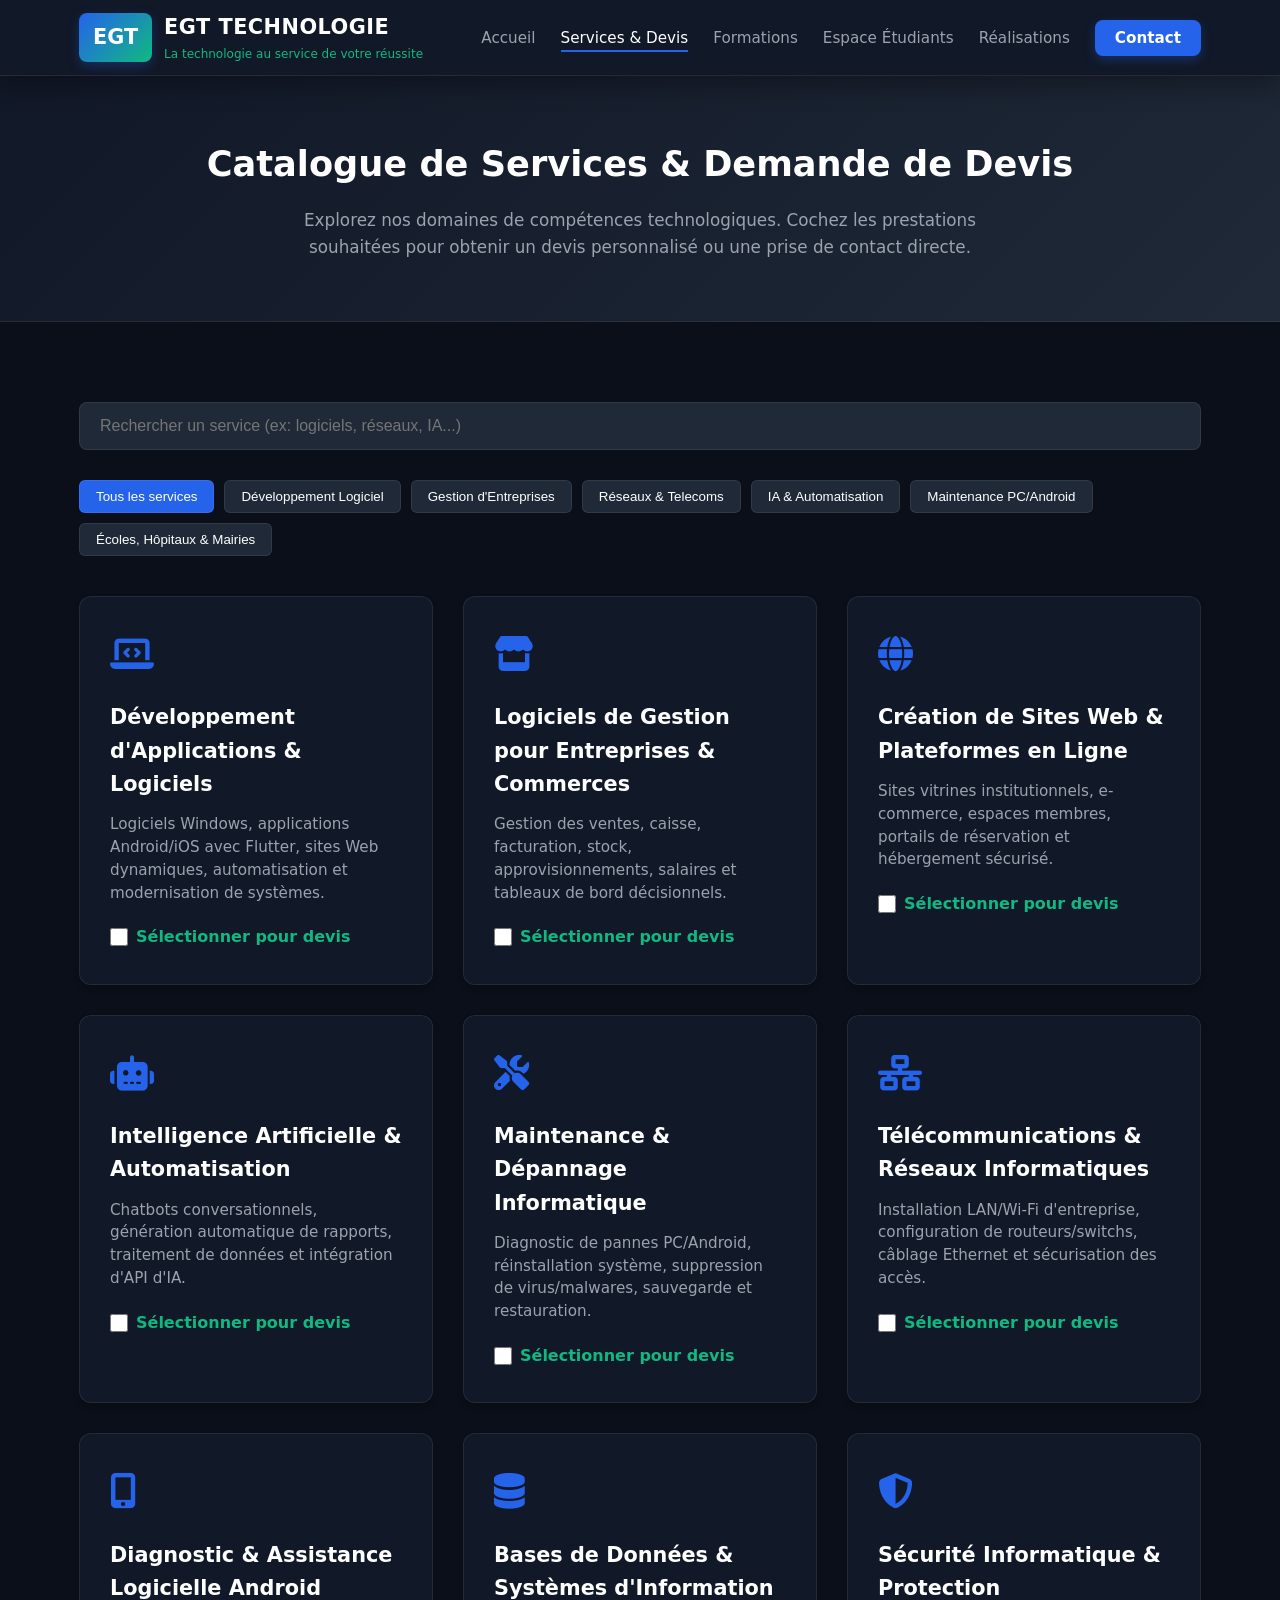
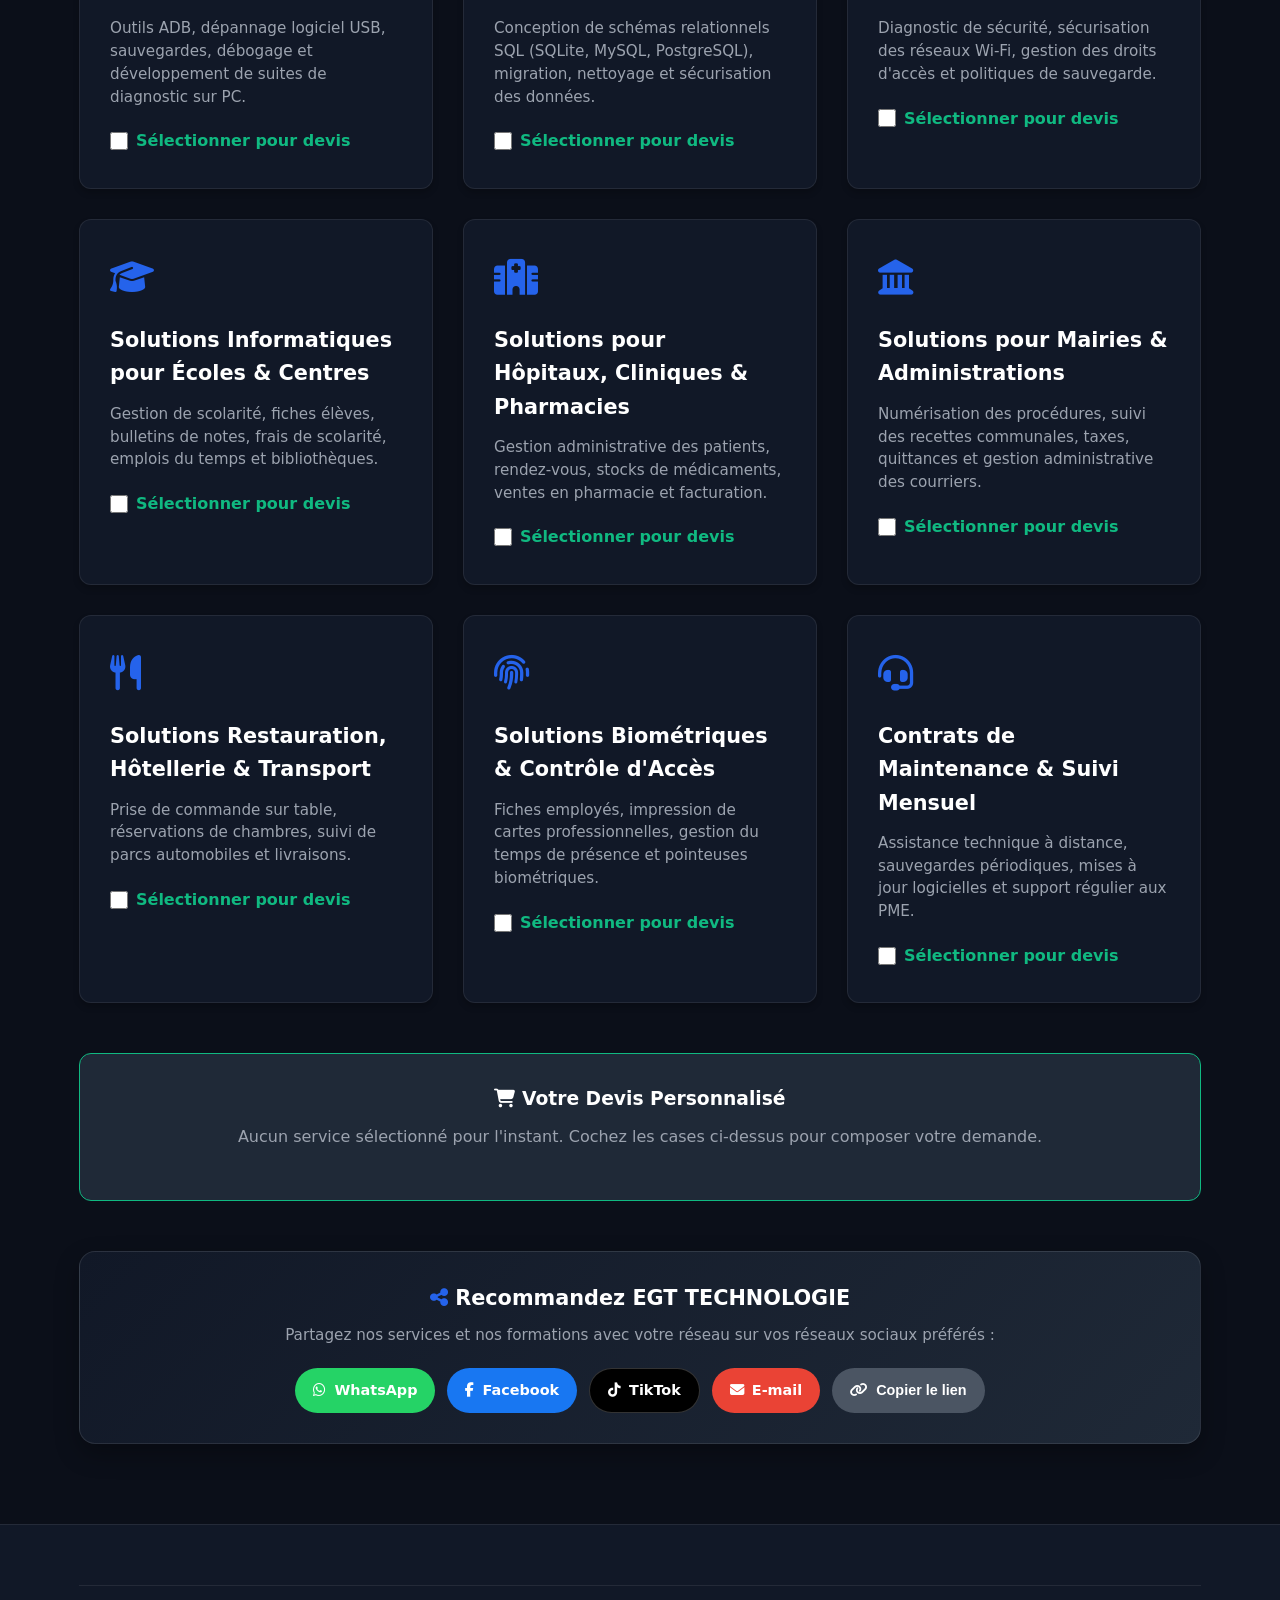
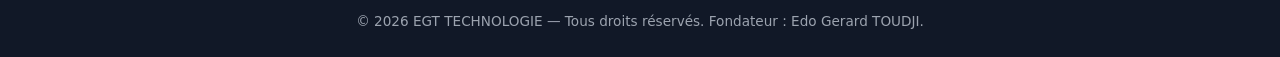
==== commit 67dd636b: "Ajout du module de partage multi-reseaux (WhatsApp, Facebook, TikTok, Mail) et onglet Espace Etudian" ====
--- a/index.html
+++ b/index.html
@@ -9,6 +9,47 @@
     <link rel="stylesheet" href="css/responsive.css">
     <!-- FontAwesome pour les icônes -->
     <link rel="stylesheet" href="https://cdnjs.cloudflare.com/ajax/libs/font-awesome/6.4.0/css/all.min.css">
+    <style>
+        .share-widget-container {
+            background: linear-gradient(135deg, #111827 0%, #1f2937 100%);
+            border: 1px solid rgba(255, 255, 255, 0.1);
+            border-radius: 16px;
+            padding: 30px;
+            text-align: center;
+            margin-top: 50px;
+            box-shadow: 0 10px 25px rgba(0, 0, 0, 0.3);
+        }
+        .share-buttons-grid {
+            display: flex;
+            gap: 12px;
+            justify-content: center;
+            flex-wrap: wrap;
+            margin-top: 20px;
+        }
+        .btn-share {
+            display: inline-flex;
+            align-items: center;
+            gap: 8px;
+            padding: 10px 18px;
+            border-radius: 25px;
+            font-size: 0.9rem;
+            font-weight: 600;
+            color: #fff;
+            border: none;
+            cursor: pointer;
+            transition: transform 0.2s ease, opacity 0.2s ease;
+            text-decoration: none;
+        }
+        .btn-share:hover {
+            transform: translateY(-2px);
+            opacity: 0.9;
+        }
+        .btn-share-wa { background-color: #25D366; }
+        .btn-share-fb { background-color: #1877F2; }
+        .btn-share-tt { background-color: #000000; border: 1px solid rgba(255,255,255,0.2); }
+        .btn-share-email { background-color: #EA4335; }
+        .btn-share-copy { background-color: #4B5563; }
+    </style>
 </head>
 <body>
 
@@ -31,6 +72,7 @@
                 <li><a href="index.html">Accueil</a></li>
                 <li><a href="services.html" class="active">Services & Devis</a></li>
                 <li><a href="formations.html">Formations</a></li>
+                <li><a href="espace-etudiants.html">Espace Étudiants</a></li>
                 <li><a href="portfolio.html">Réalisations</a></li>
                 <li><a href="contact.html" class="btn-contact-nav">Contact</a></li>
             </ul>
@@ -245,6 +287,38 @@
                 </button>
             </div>
 
+            <!-- WIDGET DE PARTAGE SOCIAL INTERACTIF -->
+            <div class="share-widget-container">
+                <h3 style="color: #fff; font-size: 1.3rem; margin-bottom: 8px;">
+                    <i class="fas fa-share-alt" style="color: var(--primary-color);"></i> Recommandez EGT TECHNOLOGIE
+                </h3>
+                <p style="color: #9ca3af; font-size: 0.95rem;">
+                    Partagez nos services et nos formations avec votre réseau sur vos réseaux sociaux préférés :
+                </p>
+                <div class="share-buttons-grid">
+                    <!-- WhatsApp -->
+                    <a href="https://api.whatsapp.com/send?text=Découvrez%20EGT%20TECHNOLOGIE%20à%20Lomé%20-%20Services%20informatiques%20sur%20mesure%20et%20formations%20professionnelles%20:%20https://edogerard.github.io/egt-technologie-site/" target="_blank" class="btn-share btn-share-wa">
+                        <i class="fab fa-whatsapp"></i> WhatsApp
+                    </a>
+                    <!-- Facebook -->
+                    <a href="https://www.facebook.com/sharer/sharer.php?u=https://edogerard.github.io/egt-technologie-site/" target="_blank" class="btn-share btn-share-fb">
+                        <i class="fab fa-facebook-f"></i> Facebook
+                    </a>
+                    <!-- TikTok -->
+                    <a href="https://www.tiktok.com/" target="_blank" class="btn-share btn-share-tt">
+                        <i class="fab fa-tiktok"></i> TikTok
+                    </a>
+                    <!-- E-mail -->
+                    <a href="mailto:?subject=Découvrez%20EGT%20TECHNOLOGIE&body=Bonjour,%20je%20te%20recommande%20les%20services%20et%20formations%20d'EGT%20TECHNOLOGIE%20à%20Lomé%20:%20https://edogerard.github.io/egt-technologie-site/" class="btn-share btn-share-email">
+                        <i class="fas fa-envelope"></i> E-mail
+                    </a>
+                    <!-- Copier le lien -->
+                    <button type="button" onclick="copySiteLink()" class="btn-share btn-share-copy">
+                        <i class="fas fa-link"></i> <span id="copyLinkBtnText">Copier le lien</span>
+                    </button>
+                </div>
+            </div>
+
         </div>
     </section>
 
@@ -259,5 +333,17 @@
 
     <script src="js/services.js"></script>
     <script src="js/main.js"></script>
+    <script>
+        function copySiteLink() {
+            const url = 'https://edogerard.github.io/egt-technologie-site/';
+            navigator.clipboard.writeText(url).then(() => {
+                const btnText = document.getElementById('copyLinkBtnText');
+                btnText.textContent = 'Lien copié !';
+                setTimeout(() => {
+                    btnText.textContent = 'Copier le lien';
+                }, 3000);
+            });
+        }
+    </script>
 </body>
 </html>
--- a/css/style.css
+++ b/css/style.css
@@ -1,29 +1,30 @@
 /* ==========================================================================
-   EGT TECHNOLOGIE - Feuille de style principale
-   Fondateur : TOUDJI Edo Gérard
+   EGT TECHNOLOGIE - Feuille de style principale (Version Moderne)
+   Fondateur : Edo Gerard TOUDJI
    Slogan : La technologie au service de votre réussite
    ========================================================================== */
 
 /* --- 1. Variables CSS & Colors --- */
 :root {
-  --primary-color: #0d6efd;
-  --primary-dark: #0a58ca;
+  --primary-color: #2563eb;
+  --primary-dark: #1d4ed8;
   --secondary-color: #111827;
+  --bg-main: #0b0f19;
+  --bg-card: #111827;
+  --bg-card-hover: #1f2937;
   --accent-color: #10b981;
   --accent-gold: #f59e0b;
-  --bg-light: #f8fafc;
-  --bg-card: #ffffff;
-  --text-dark: #1e293b;
-  --text-muted: #64748b;
+  --text-dark: #f8fafc;
+  --text-muted: #9ca3af;
   --text-light: #f8fafc;
-  --border-color: #e2e8f0;
-  --shadow-sm: 0 2px 4px rgba(0,0,0,0.05);
-  --shadow-md: 0 4px 12px rgba(0,0,0,0.08);
-  --shadow-lg: 0 10px 25px rgba(0,0,0,0.12);
-  --radius-sm: 6px;
-  --radius-md: 10px;
+  --border-color: rgba(255, 255, 255, 0.08);
+  --shadow-sm: 0 4px 6px rgba(0,0,0,0.2);
+  --shadow-md: 0 10px 25px rgba(0,0,0,0.3);
+  --shadow-lg: 0 15px 40px rgba(37, 99, 235, 0.2);
+  --radius-sm: 8px;
+  --radius-md: 12px;
   --radius-lg: 16px;
-  --transition: all 0.3s ease;
+  --transition: all 0.3s cubic-bezier(0.4, 0, 0.2, 1);
 }
 
 /* --- 2. Reset & Bases --- */
@@ -40,7 +41,7 @@
 
 body {
   font-family: 'Segoe UI', system-ui, -apple-system, sans-serif;
-  background-color: var(--bg-light);
+  background-color: var(--bg-main);
   color: var(--text-dark);
   line-height: 1.6;
   overflow-x: hidden;
@@ -71,7 +72,7 @@
 }
 
 .section {
-  padding: 70px 0;
+  padding: 80px 0;
 }
 
 .section-title {
@@ -80,8 +81,8 @@
 }
 
 .section-title h2 {
-  font-size: 2.2rem;
-  color: var(--secondary-color);
+  font-size: 2.3rem;
+  color: #fff;
   font-weight: 700;
   position: relative;
   display: inline-block;
@@ -93,7 +94,7 @@
   width: 60px;
   height: 4px;
   background: var(--primary-color);
-  margin: 10px auto 0;
+  margin: 12px auto 0;
   border-radius: 2px;
 }
 
@@ -111,6 +112,7 @@
   top: 0;
   z-index: 1000;
   box-shadow: var(--shadow-md);
+  border-bottom: 1px solid var(--border-color);
 }
 
 .navbar .container {
@@ -133,6 +135,7 @@
   font-size: 1.3rem;
   padding: 8px 14px;
   border-radius: var(--radius-sm);
+  box-shadow: 0 4px 12px rgba(37, 99, 235, 0.3);
 }
 
 .brand-logo .brand-text {
@@ -159,27 +162,31 @@
 }
 
 .nav-links a {
-  color: #d1d5db;
+  color: #9ca3af;
   font-weight: 500;
   font-size: 0.95rem;
+  transition: var(--transition);
 }
 
 .nav-links a:hover,
 .nav-links a.active {
   color: #ffffff;
   border-bottom: 2px solid var(--primary-color);
+  padding-bottom: 3px;
 }
 
 .btn-contact-nav {
   background-color: var(--primary-color);
   color: #fff !important;
-  padding: 8px 18px;
+  padding: 9px 20px;
   border-radius: var(--radius-sm);
   font-weight: 600 !important;
+  box-shadow: 0 4px 12px rgba(37, 99, 235, 0.3);
 }
 
 .btn-contact-nav:hover {
   background-color: var(--primary-dark);
+  transform: translateY(-2px);
 }
 
 .mobile-toggle {
@@ -191,9 +198,9 @@
 
 /* --- 5. Hero Section --- */
 .hero {
-  background: linear-gradient(135deg, #111827 0%, #1f2937 100%);
-  color: #fff;
-  padding: 90px 0 80px;
+  background: radial-gradient(circle at center, #1e293b 0%, #0b0f19 100%);
+  color: #fff;
+  padding: 100px 0;
   position: relative;
   overflow: hidden;
 }
@@ -215,16 +222,17 @@
 }
 
 .hero-title {
-  font-size: 2.8rem;
+  font-size: 3rem;
   line-height: 1.2;
   margin-bottom: 20px;
   font-weight: 800;
 }
 
 .hero-description {
-  color: #9ca3af;
+  color: var(--text-muted);
   font-size: 1.1rem;
   margin-bottom: 30px;
+  line-height: 1.6;
 }
 
 .hero-buttons {
@@ -238,7 +246,7 @@
   display: inline-flex;
   align-items: center;
   justify-content: center;
-  gap: 8px;
+  gap: 10px;
   padding: 12px 24px;
   border-radius: var(--radius-sm);
   font-weight: 600;
@@ -250,45 +258,49 @@
 .btn-primary {
   background-color: var(--primary-color);
   color: #fff;
+  box-shadow: 0 4px 15px rgba(37, 99, 235, 0.3);
 }
 
 .btn-primary:hover {
   background-color: var(--primary-dark);
   transform: translateY(-2px);
+  box-shadow: 0 6px 20px rgba(37, 99, 235, 0.5);
 }
 
 .btn-whatsapp {
   background-color: #25d366;
   color: #fff;
+  box-shadow: 0 4px 15px rgba(37, 211, 102, 0.3);
 }
 
 .btn-whatsapp:hover {
   background-color: #1eb954;
   transform: translateY(-2px);
+  box-shadow: 0 6px 20px rgba(37, 211, 102, 0.5);
 }
 
 .btn-outline {
-  border: 2px solid #4b5563;
-  color: #fff;
-  background: transparent;
+  border: 1px solid rgba(255, 255, 255, 0.2);
+  color: #fff;
+  background: rgba(255, 255, 255, 0.03);
 }
 
 .btn-outline:hover {
   border-color: #fff;
-  background: rgba(255,255,255,0.05);
+  background: rgba(255, 255, 255, 0.08);
 }
 
 /* --- 7. Cartes & Grilles --- */
 .grid-3 {
   display: grid;
-  grid-template-columns: repeat(auto-fit, minmax(300px, 1fr));
-  gap: 25px;
+  grid-template-columns: repeat(auto-fit, minmax(320px, 1fr));
+  gap: 30px;
 }
 
 .grid-4 {
   display: grid;
-  grid-template-columns: repeat(auto-fit, minmax(250px, 1fr));
-  gap: 20px;
+  grid-template-columns: repeat(auto-fit, minmax(260px, 1fr));
+  gap: 25px;
 }
 
 .card {
@@ -301,33 +313,36 @@
 }
 
 .card:hover {
-  transform: translateY(-5px);
-  box-shadow: var(--shadow-md);
+  transform: translateY(-6px);
+  border-color: var(--primary-color);
+  box-shadow: var(--shadow-lg);
 }
 
 .card-icon {
   font-size: 2.2rem;
-  margin-bottom: 15px;
+  margin-bottom: 18px;
   color: var(--primary-color);
 }
 
 .card-title {
   font-size: 1.3rem;
   margin-bottom: 12px;
-  color: var(--secondary-color);
+  color: #fff;
+  font-weight: 700;
 }
 
 .card-text {
   color: var(--text-muted);
   font-size: 0.95rem;
+  line-height: 1.5;
 }
 
 /* --- 8. Footer --- */
 .footer {
   background-color: var(--secondary-color);
-  color: #9ca3af;
-  padding: 60px 0 20px;
-  border-top: 1px solid #1f2937;
+  color: var(--text-muted);
+  padding: 60px 0 25px;
+  border-top: 1px solid var(--border-color);
 }
 
 .footer-grid {
@@ -353,7 +368,7 @@
 
 .footer-bottom {
   text-align: center;
-  padding-top: 20px;
-  border-top: 1px solid #1f2937;
+  padding-top: 25px;
+  border-top: 1px solid var(--border-color);
   font-size: 0.85rem;
 }
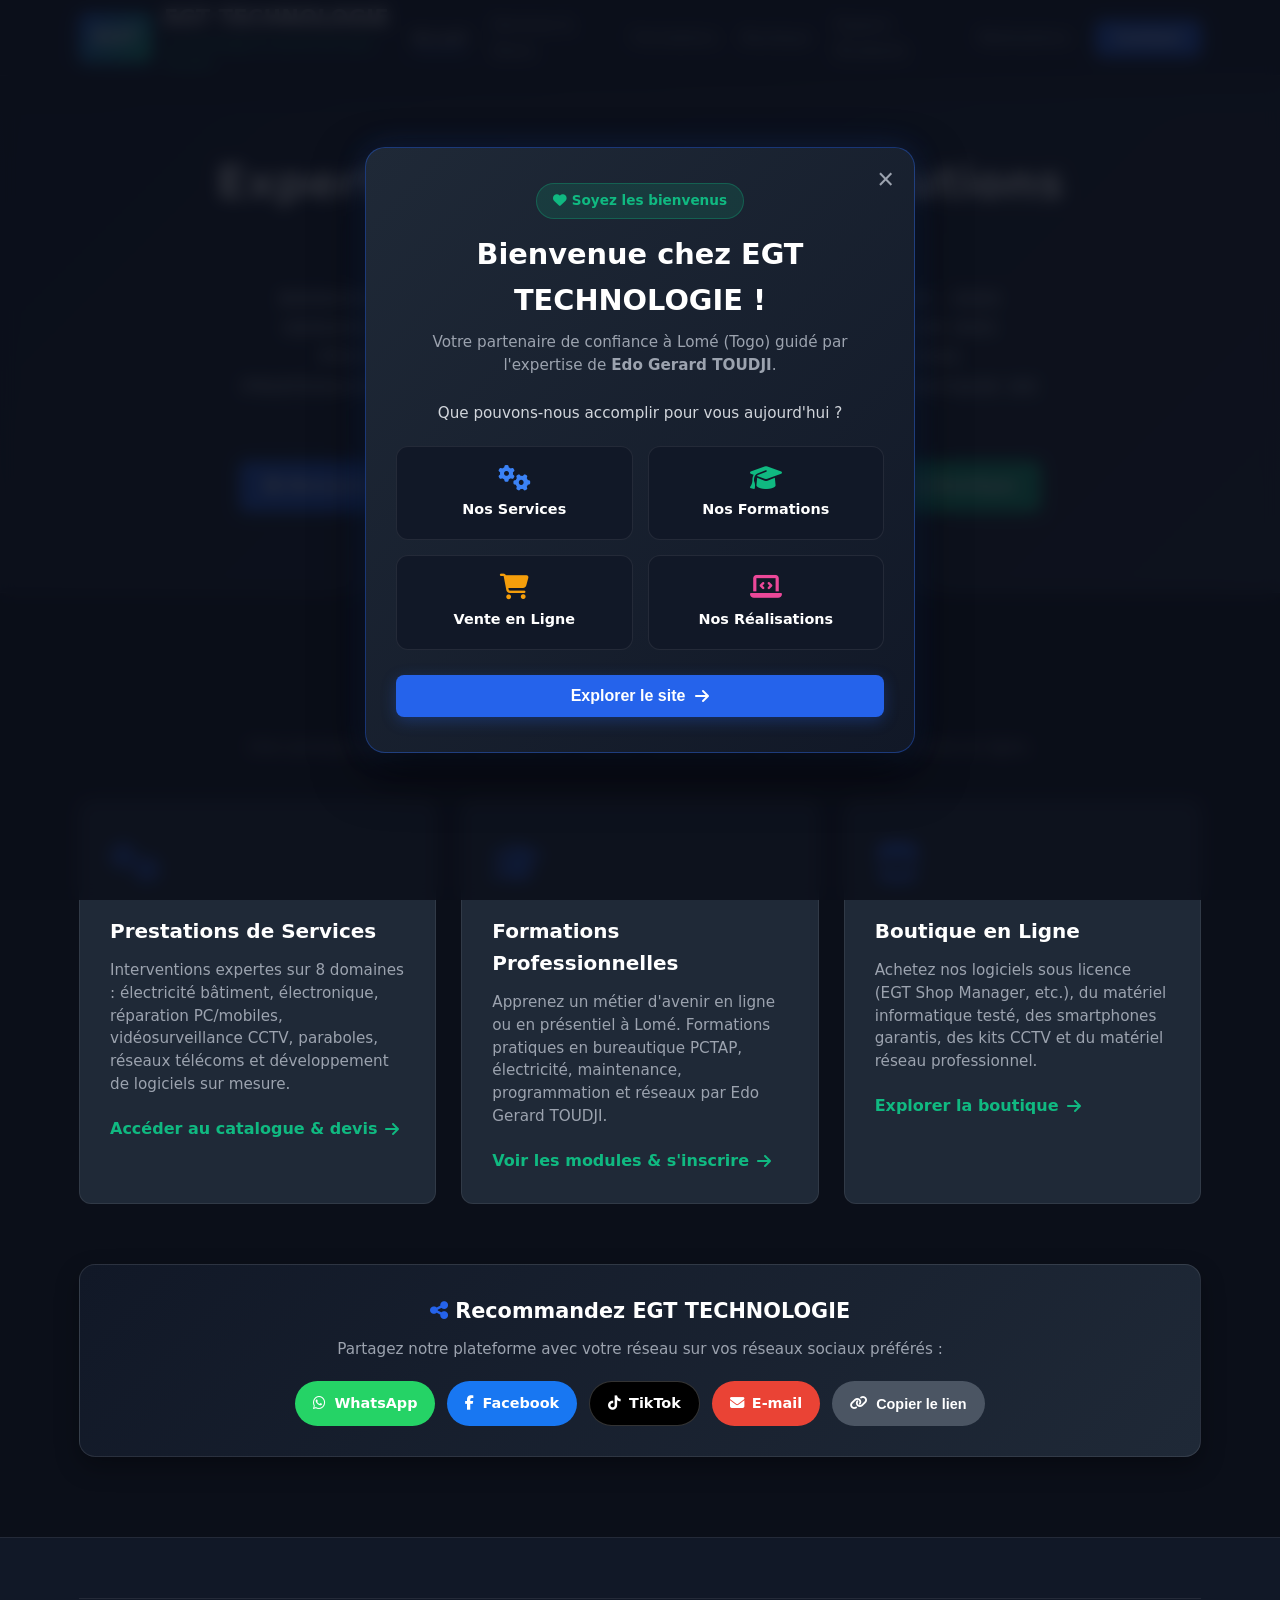
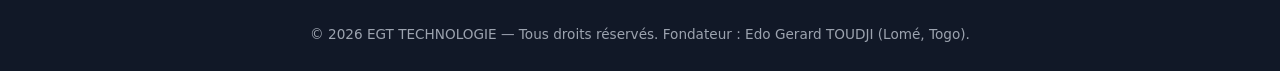
==== commit ec98a536: "Mise en ligne finale de tous les fichiers et styles responsive d'EGT TECHNOLOGIE" ====
--- a/index.html
+++ b/index.html
@@ -3,20 +3,104 @@
 <head>
     <meta charset="UTF-8">
     <meta name="viewport" content="width=device-width, initial-scale=1.0">
-    <title>Services & Devis — EGT TECHNOLOGIE</title>
-    <meta name="description" content="Catalogue des 17 domaines de services informatiques et numériques d'EGT TECHNOLOGIE. Demandez votre devis personnalisé.">
+    <title>EGT TECHNOLOGIE — Services, Formations & Boutique en Ligne à Lomé</title>
+    <meta name="description" content="Site officiel d'EGT TECHNOLOGIE à Lomé, fondé par Edo Gerard TOUDJI. Prestations de services informatiques et techniques, formations certifiantes et e-commerce.">
     <link rel="stylesheet" href="css/style.css">
     <link rel="stylesheet" href="css/responsive.css">
     <!-- FontAwesome pour les icônes -->
     <link rel="stylesheet" href="https://cdnjs.cloudflare.com/ajax/libs/font-awesome/6.4.0/css/all.min.css">
     <style>
+        .hero-section {
+            background: linear-gradient(135deg, #111827 0%, #1f2937 100%);
+            padding: 80px 20px;
+            text-align: center;
+            border-bottom: 1px solid var(--border-color);
+        }
+        .hero-title {
+            font-size: 2.8rem;
+            color: #fff;
+            margin-bottom: 20px;
+        }
+        .hero-subtitle {
+            color: #9ca3af;
+            font-size: 1.15rem;
+            max-width: 800px;
+            margin: 0 auto 30px auto;
+            line-height: 1.6;
+        }
+        .hero-buttons {
+            display: flex;
+            gap: 15px;
+            justify-content: center;
+            flex-wrap: wrap;
+        }
+        .btn-hero {
+            padding: 12px 25px;
+            border-radius: 8px;
+            font-weight: 600;
+            text-decoration: none;
+            transition: transform 0.2s, opacity 0.2s;
+        }
+        .btn-hero:hover {
+            transform: translateY(-2px);
+            opacity: 0.9;
+        }
+        .btn-primary-custom { background-color: var(--primary-color); color: #fff; }
+        .btn-secondary-custom { background-color: #374151; color: #fff; border: 1px solid var(--border-color); }
+        
+        .piliers-grid {
+            display: grid;
+            grid-template-columns: repeat(auto-fit, minmax(280px, 1fr));
+            gap: 25px;
+            margin-top: 40px;
+        }
+        .pilier-card {
+            background: #1f2937;
+            border: 1px solid var(--border-color);
+            border-radius: 12px;
+            padding: 30px;
+            text-align: left;
+            transition: transform 0.2s;
+        }
+        .pilier-card:hover {
+            transform: translateY(-5px);
+            border-color: var(--primary-color);
+        }
+        .pilier-icon {
+            font-size: 2.5rem;
+            color: var(--primary-color);
+            margin-bottom: 20px;
+        }
+        .pilier-title {
+            color: #fff;
+            font-size: 1.25rem;
+            margin-bottom: 12px;
+        }
+        .pilier-text {
+            color: #9ca3af;
+            font-size: 0.95rem;
+            line-height: 1.5;
+            margin-bottom: 20px;
+        }
+        .pilier-link {
+            color: var(--accent-color);
+            text-decoration: none;
+            font-weight: 600;
+            display: inline-flex;
+            align-items: center;
+            gap: 8px;
+        }
+        .pilier-link:hover {
+            text-decoration: underline;
+        }
+
         .share-widget-container {
             background: linear-gradient(135deg, #111827 0%, #1f2937 100%);
             border: 1px solid rgba(255, 255, 255, 0.1);
             border-radius: 16px;
             padding: 30px;
             text-align: center;
-            margin-top: 50px;
+            margin-top: 60px;
             box-shadow: 0 10px 25px rgba(0, 0, 0, 0.3);
         }
         .share-buttons-grid {
@@ -53,7 +137,7 @@
 </head>
 <body>
 
-    <!-- NAV BAR -->
+    <!-- NAV BAR HARMONISÉE -->
     <nav class="navbar">
         <div class="container">
             <a href="index.html" class="brand-logo">
@@ -69,9 +153,10 @@
             </div>
 
             <ul class="nav-links" id="navLinks">
-                <li><a href="index.html">Accueil</a></li>
-                <li><a href="services.html" class="active">Services & Devis</a></li>
+                <li><a href="index.html" class="active">Accueil</a></li>
+                <li><a href="services.html">Services &amp; Devis</a></li>
                 <li><a href="formations.html">Formations</a></li>
+                <li><a href="boutique.html">Boutique</a></li>
                 <li><a href="espace-etudiants.html">Espace Étudiants</a></li>
                 <li><a href="portfolio.html">Réalisations</a></li>
                 <li><a href="contact.html" class="btn-contact-nav">Contact</a></li>
@@ -79,212 +164,59 @@
         </div>
     </nav>
 
-    <!-- HEADER SECTION -->
-    <header class="page-header" style="background: linear-gradient(135deg, #111827 0%, #1f2937 100%); padding: 60px 0; text-align: center; border-bottom: 1px solid var(--border-color);">
-        <div class="container">
-            <h1 style="font-size: 2.2rem; margin-bottom: 15px; color: #fff;">Catalogue de Services & Demande de Devis</h1>
-            <p style="color: #9ca3af; max-width: 700px; margin: 0 auto; font-size: 1.05rem;">
-                Explorez nos domaines de compétences technologiques. Cochez les prestations souhaitées pour obtenir un devis personnalisé ou une prise de contact directe.
+    <!-- HERO SECTION -->
+    <header class="hero-section">
+        <div class="container">
+            <h1 class="hero-title">Expertise, Innovation &amp; Solutions Numériques</h1>
+            <p class="hero-subtitle">
+                Bienvenue chez <strong>EGT TECHNOLOGIE</strong> à Lomé (Fondateur : <strong>Edo Gerard TOUDJI</strong>). Votre partenaire de confiance pour des prestations techniques de pointe, des formations professionnelles certifiantes et du matériel informatique de qualité.
             </p>
+            <div class="hero-buttons">
+                <a href="services.html" class="btn-hero btn-primary-custom"><i class="fas fa-tools"></i> Découvrir nos Services</a>
+                <a href="formations.html" class="btn-hero btn-secondary-custom"><i class="fas fa-graduation-cap"></i> Voir les Formations</a>
+                <a href="boutique.html" class="btn-hero btn-primary-custom" style="background-color: #10b981;"><i class="fas fa-store"></i> Visiter la Boutique</a>
+            </div>
         </div>
     </header>
 
-    <!-- SERVICES CONTENT & PANIER DEVIS -->
+    <!-- PRÉSENTATION DES 3 PÔLES PRINCIPAUX -->
     <section class="section">
         <div class="container">
+            <h2 style="text-align: center; color: #fff; font-size: 2rem; margin-bottom: 10px;">Nos Domaines d'Excellence</h2>
+            <p style="text-align: center; color: #9ca3af; margin-bottom: 40px;">Une synergie parfaite entre services sur mesure, transmission de compétences et vente en ligne.</p>
             
-            <!-- Barre de recherche et filtres -->
-            <div style="margin-bottom: 30px;">
-                <input type="text" id="serviceSearch" placeholder="Rechercher un service (ex: logiciels, réseaux, IA...)" style="width: 100%; padding: 14px 20px; border-radius: 8px; border: 1px solid var(--border-color); background: #1f2937; color: #fff; font-size: 1rem; outline: none;">
-            </div>
-
-            <div class="filter-buttons" style="display: flex; gap: 10px; flex-wrap: wrap; margin-bottom: 40px;">
-                <button class="filter-btn active" data-filter="all" style="padding: 8px 16px; border-radius: 6px; border: 1px solid var(--border-color); background: var(--primary-color); color: #fff; cursor: pointer;">Tous les services</button>
-                <button class="filter-btn" data-filter="dev" style="padding: 8px 16px; border-radius: 6px; border: 1px solid var(--border-color); background: #1f2937; color: #fff; cursor: pointer;">Développement Logiciel</button>
-                <button class="filter-btn" data-filter="entreprise" style="padding: 8px 16px; border-radius: 6px; border: 1px solid var(--border-color); background: #1f2937; color: #fff; cursor: pointer;">Gestion d'Entreprises</button>
-                <button class="filter-btn" data-filter="reseau" style="padding: 8px 16px; border-radius: 6px; border: 1px solid var(--border-color); background: #1f2937; color: #fff; cursor: pointer;">Réseaux & Telecoms</button>
-                <button class="filter-btn" data-filter="ia" style="padding: 8px 16px; border-radius: 6px; border: 1px solid var(--border-color); background: #1f2937; color: #fff; cursor: pointer;">IA & Automatisation</button>
-                <button class="filter-btn" data-filter="maintenance" style="padding: 8px 16px; border-radius: 6px; border: 1px solid var(--border-color); background: #1f2937; color: #fff; cursor: pointer;">Maintenance PC/Android</button>
-                <button class="filter-btn" data-filter="institutions" style="padding: 8px 16px; border-radius: 6px; border: 1px solid var(--border-color); background: #1f2937; color: #fff; cursor: pointer;">Écoles, Hôpitaux & Mairies</button>
-            </div>
-
-            <!-- Grille des Services -->
-            <div class="grid-3" id="servicesGrid">
+            <div class="piliers-grid">
                 
-                <div class="card service-card" data-category="dev">
-                    <div class="card-icon"><i class="fas fa-laptop-code"></i></div>
-                    <h3 class="card-title">Développement d'Applications & Logiciels</h3>
-                    <p class="card-text">Logiciels Windows, applications Android/iOS avec Flutter, sites Web dynamiques, automatisation et modernisation de systèmes.</p>
-                    <div style="margin-top: 20px;">
-                        <label style="cursor: pointer; display: inline-flex; align-items: center; gap: 8px; color: var(--accent-color); font-weight: 600;">
-                            <input type="checkbox" class="service-checkbox" value="Développement d'Applications & Logiciels" style="width: 18px; height: 18px; cursor: pointer;"> Sélectionner pour devis
-                        </label>
-                    </div>
-                </div>
-
-                <div class="card service-card" data-category="entreprise">
-                    <div class="card-icon"><i class="fas fa-store"></i></div>
-                    <h3 class="card-title">Logiciels de Gestion pour Entreprises & Commerces</h3>
-                    <p class="card-text">Gestion des ventes, caisse, facturation, stock, approvisionnements, salaires et tableaux de bord décisionnels.</p>
-                    <div style="margin-top: 20px;">
-                        <label style="cursor: pointer; display: inline-flex; align-items: center; gap: 8px; color: var(--accent-color); font-weight: 600;">
-                            <input type="checkbox" class="service-checkbox" value="Logiciels de Gestion pour Entreprises & Commerces" style="width: 18px; height: 18px; cursor: pointer;"> Sélectionner pour devis
-                        </label>
-                    </div>
-                </div>
-
-                <div class="card service-card" data-category="dev">
-                    <div class="card-icon"><i class="fas fa-globe"></i></div>
-                    <h3 class="card-title">Création de Sites Web & Plateformes en Ligne</h3>
-                    <p class="card-text">Sites vitrines institutionnels, e-commerce, espaces membres, portails de réservation et hébergement sécurisé.</p>
-                    <div style="margin-top: 20px;">
-                        <label style="cursor: pointer; display: inline-flex; align-items: center; gap: 8px; color: var(--accent-color); font-weight: 600;">
-                            <input type="checkbox" class="service-checkbox" value="Création de Sites Web & Plateformes" style="width: 18px; height: 18px; cursor: pointer;"> Sélectionner pour devis
-                        </label>
-                    </div>
-                </div>
-
-                <div class="card service-card" data-category="ia">
-                    <div class="card-icon"><i class="fas fa-robot"></i></div>
-                    <h3 class="card-title">Intelligence Artificielle & Automatisation</h3>
-                    <p class="card-text">Chatbots conversationnels, génération automatique de rapports, traitement de données et intégration d'API d'IA.</p>
-                    <div style="margin-top: 20px;">
-                        <label style="cursor: pointer; display: inline-flex; align-items: center; gap: 8px; color: var(--accent-color); font-weight: 600;">
-                            <input type="checkbox" class="service-checkbox" value="Intelligence Artificielle & Automatisation" style="width: 18px; height: 18px; cursor: pointer;"> Sélectionner pour devis
-                        </label>
-                    </div>
-                </div>
-
-                <div class="card service-card" data-category="maintenance">
-                    <div class="card-icon"><i class="fas fa-tools"></i></div>
-                    <h3 class="card-title">Maintenance & Dépannage Informatique</h3>
-                    <p class="card-text">Diagnostic de pannes PC/Android, réinstallation système, suppression de virus/malwares, sauvegarde et restauration.</p>
-                    <div style="margin-top: 20px;">
-                        <label style="cursor: pointer; display: inline-flex; align-items: center; gap: 8px; color: var(--accent-color); font-weight: 600;">
-                            <input type="checkbox" class="service-checkbox" value="Maintenance & Dépannage Informatique" style="width: 18px; height: 18px; cursor: pointer;"> Sélectionner pour devis
-                        </label>
-                    </div>
-                </div>
-
-                <div class="card service-card" data-category="reseau">
-                    <div class="card-icon"><i class="fas fa-network-wired"></i></div>
-                    <h3 class="card-title">Télécommunications & Réseaux Informatiques</h3>
-                    <p class="card-text">Installation LAN/Wi-Fi d'entreprise, configuration de routeurs/switchs, câblage Ethernet et sécurisation des accès.</p>
-                    <div style="margin-top: 20px;">
-                        <label style="cursor: pointer; display: inline-flex; align-items: center; gap: 8px; color: var(--accent-color); font-weight: 600;">
-                            <input type="checkbox" class="service-checkbox" value="Télécommunications & Réseaux Informatiques" style="width: 18px; height: 18px; cursor: pointer;"> Sélectionner pour devis
-                        </label>
-                    </div>
-                </div>
-
-                <div class="card service-card" data-category="maintenance">
-                    <div class="card-icon"><i class="fas fa-mobile-alt"></i></div>
-                    <h3 class="card-title">Diagnostic & Assistance Logicielle Android</h3>
-                    <p class="card-text">Outils ADB, dépannage logiciel USB, sauvegardes, débogage et développement de suites de diagnostic sur PC.</p>
-                    <div style="margin-top: 20px;">
-                        <label style="cursor: pointer; display: inline-flex; align-items: center; gap: 8px; color: var(--accent-color); font-weight: 600;">
-                            <input type="checkbox" class="service-checkbox" value="Diagnostic & Assistance Logicielle Android" style="width: 18px; height: 18px; cursor: pointer;"> Sélectionner pour devis
-                        </label>
-                    </div>
-                </div>
-
-                <div class="card service-card" data-category="dev">
-                    <div class="card-icon"><i class="fas fa-database"></i></div>
-                    <h3 class="card-title">Bases de Données & Systèmes d'Information</h3>
-                    <p class="card-text">Conception de schémas relationnels SQL (SQLite, MySQL, PostgreSQL), migration, nettoyage et sécurisation des données.</p>
-                    <div style="margin-top: 20px;">
-                        <label style="cursor: pointer; display: inline-flex; align-items: center; gap: 8px; color: var(--accent-color); font-weight: 600;">
-                            <input type="checkbox" class="service-checkbox" value="Bases de Données & Systèmes d'Information" style="width: 18px; height: 18px; cursor: pointer;"> Sélectionner pour devis
-                        </label>
-                    </div>
-                </div>
-
-                <div class="card service-card" data-category="reseau">
-                    <div class="card-icon"><i class="fas fa-shield-alt"></i></div>
-                    <h3 class="card-title">Sécurité Informatique & Protection</h3>
-                    <p class="card-text">Diagnostic de sécurité, sécurisation des réseaux Wi-Fi, gestion des droits d'accès et politiques de sauvegarde.</p>
-                    <div style="margin-top: 20px;">
-                        <label style="cursor: pointer; display: inline-flex; align-items: center; gap: 8px; color: var(--accent-color); font-weight: 600;">
-                            <input type="checkbox" class="service-checkbox" value="Sécurité Informatique & Protection" style="width: 18px; height: 18px; cursor: pointer;"> Sélectionner pour devis
-                        </label>
-                    </div>
-                </div>
-
-                <div class="card service-card" data-category="institutions">
-                    <div class="card-icon"><i class="fas fa-graduation-cap"></i></div>
-                    <h3 class="card-title">Solutions Informatiques pour Écoles & Centres</h3>
-                    <p class="card-text">Gestion de scolarité, fiches élèves, bulletins de notes, frais de scolarité, emplois du temps et bibliothèques.</p>
-                    <div style="margin-top: 20px;">
-                        <label style="cursor: pointer; display: inline-flex; align-items: center; gap: 8px; color: var(--accent-color); font-weight: 600;">
-                            <input type="checkbox" class="service-checkbox" value="Solutions Informatiques pour Écoles & Centres" style="width: 18px; height: 18px; cursor: pointer;"> Sélectionner pour devis
-                        </label>
-                    </div>
-                </div>
-
-                <div class="card service-card" data-category="institutions">
-                    <div class="card-icon"><i class="fas fa-hospital"></i></div>
-                    <h3 class="card-title">Solutions pour Hôpitaux, Cliniques & Pharmacies</h3>
-                    <p class="card-text">Gestion administrative des patients, rendez-vous, stocks de médicaments, ventes en pharmacie et facturation.</p>
-                    <div style="margin-top: 20px;">
-                        <label style="cursor: pointer; display: inline-flex; align-items: center; gap: 8px; color: var(--accent-color); font-weight: 600;">
-                            <input type="checkbox" class="service-checkbox" value="Solutions pour Hôpitaux & Pharmacies" style="width: 18px; height: 18px; cursor: pointer;"> Sélectionner pour devis
-                        </label>
-                    </div>
-                </div>
-
-                <div class="card service-card" data-category="institutions">
-                    <div class="card-icon"><i class="fas fa-landmark"></i></div>
-                    <h3 class="card-title">Solutions pour Mairies & Administrations</h3>
-                    <p class="card-text">Numérisation des procédures, suivi des recettes communales, taxes, quittances et gestion administrative des courriers.</p>
-                    <div style="margin-top: 20px;">
-                        <label style="cursor: pointer; display: inline-flex; align-items: center; gap: 8px; color: var(--accent-color); font-weight: 600;">
-                            <input type="checkbox" class="service-checkbox" value="Solutions pour Mairies & Administrations" style="width: 18px; height: 18px; cursor: pointer;"> Sélectionner pour devis
-                        </label>
-                    </div>
-                </div>
-
-                <div class="card service-card" data-category="entreprise">
-                    <div class="card-icon"><i class="fas fa-utensils"></i></div>
-                    <h3 class="card-title">Solutions Restauration, Hôtellerie & Transport</h3>
-                    <p class="card-text">Prise de commande sur table, réservations de chambres, suivi de parcs automobiles et livraisons.</p>
-                    <div style="margin-top: 20px;">
-                        <label style="cursor: pointer; display: inline-flex; align-items: center; gap: 8px; color: var(--accent-color); font-weight: 600;">
-                            <input type="checkbox" class="service-checkbox" value="Solutions Restauration, Hôtellerie & Transport" style="width: 18px; height: 18px; cursor: pointer;"> Sélectionner pour devis
-                        </label>
-                    </div>
-                </div>
-
-                <div class="card service-card" data-category="entreprise">
-                    <div class="card-icon"><i class="fas fa-fingerprint"></i></div>
-                    <h3 class="card-title">Solutions Biométriques & Contrôle d'Accès</h3>
-                    <p class="card-text">Fiches employés, impression de cartes professionnelles, gestion du temps de présence et pointeuses biométriques.</p>
-                    <div style="margin-top: 20px;">
-                        <label style="cursor: pointer; display: inline-flex; align-items: center; gap: 8px; color: var(--accent-color); font-weight: 600;">
-                            <input type="checkbox" class="service-checkbox" value="Solutions Biométriques & Contrôle d'Accès" style="width: 18px; height: 18px; cursor: pointer;"> Sélectionner pour devis
-                        </label>
-                    </div>
-                </div>
-
-                <div class="card service-card" data-category="maintenance">
-                    <div class="card-icon"><i class="fas fa-headset"></i></div>
-                    <h3 class="card-title">Contrats de Maintenance & Suivi Mensuel</h3>
-                    <p class="card-text">Assistance technique à distance, sauvegardes périodiques, mises à jour logicielles et support régulier aux PME.</p>
-                    <div style="margin-top: 20px;">
-                        <label style="cursor: pointer; display: inline-flex; align-items: center; gap: 8px; color: var(--accent-color); font-weight: 600;">
-                            <input type="checkbox" class="service-checkbox" value="Contrats de Maintenance & Suivi Mensuel" style="width: 18px; height: 18px; cursor: pointer;"> Sélectionner pour devis
-                        </label>
-                    </div>
-                </div>
-
-            </div>
-
-            <!-- Panier de devis flottant / fixe -->
-            <div id="quoteBox" style="margin-top: 50px; background: #1f2937; border: 1px solid var(--accent-color); border-radius: 12px; padding: 30px; text-align: center;">
-                <h3 style="margin-bottom: 10px; color: #fff;"><i class="fas fa-shopping-cart"></i> Votre Devis Personnalisé</h3>
-                <p id="selectedCount" style="color: #9ca3af; margin-bottom: 20px;">Aucun service sélectionné pour l'instant. Cochez les cases ci-dessus pour composer votre demande.</p>
-                <button id="sendQuoteBtn" class="btn btn-whatsapp" style="display: none; margin: 0 auto; font-size: 1.1rem; padding: 12px 30px;">
-                    <i class="fab fa-whatsapp"></i> Envoyer ma demande de devis sur WhatsApp
-                </button>
+                <!-- Pôle Services -->
+                <div class="pilier-card">
+                    <div class="pilier-icon"><i class="fas fa-cogs"></i></div>
+                    <h3 class="pilier-title">Prestations de Services</h3>
+                    <p class="pilier-text">
+                        Interventions expertes sur 8 domaines : électricité bâtiment, électronique, réparation PC/mobiles, vidéosurveillance CCTV, paraboles, réseaux télécoms et développement de logiciels sur mesure.
+                    </p>
+                    <a href="services.html" class="pilier-link">Accéder au catalogue &amp; devis <i class="fas fa-arrow-right"></i></a>
+                </div>
+
+                <!-- Pôle Formations -->
+                <div class="pilier-card">
+                    <div class="pilier-icon"><i class="fas fa-graduation-cap"></i></div>
+                    <h3 class="pilier-title">Formations Professionnelles</h3>
+                    <p class="pilier-text">
+                        Apprenez un métier d'avenir en ligne ou en présentiel à Lomé. Formations pratiques en bureautique PCTAP, électricité, maintenance, programmation et réseaux par Edo Gerard TOUDJI.
+                    </p>
+                    <a href="formations.html" class="pilier-link">Voir les modules &amp; s'inscrire <i class="fas fa-arrow-right"></i></a>
+                </div>
+
+                <!-- Pôle Boutique -->
+                <div class="pilier-card">
+                    <div class="pilier-icon"><i class="fas fa-store"></i></div>
+                    <h3 class="pilier-title">Boutique en Ligne</h3>
+                    <p class="pilier-text">
+                        Achetez nos logiciels sous licence (EGT Shop Manager, etc.), du matériel informatique testé, des smartphones garantis, des kits CCTV et du matériel réseau professionnel.
+                    </p>
+                    <a href="boutique.html" class="pilier-link">Explorer la boutique <i class="fas fa-arrow-right"></i></a>
+                </div>
+
             </div>
 
             <!-- WIDGET DE PARTAGE SOCIAL INTERACTIF -->
@@ -293,26 +225,21 @@
                     <i class="fas fa-share-alt" style="color: var(--primary-color);"></i> Recommandez EGT TECHNOLOGIE
                 </h3>
                 <p style="color: #9ca3af; font-size: 0.95rem;">
-                    Partagez nos services et nos formations avec votre réseau sur vos réseaux sociaux préférés :
+                    Partagez notre plateforme avec votre réseau sur vos réseaux sociaux préférés :
                 </p>
                 <div class="share-buttons-grid">
-                    <!-- WhatsApp -->
-                    <a href="https://api.whatsapp.com/send?text=Découvrez%20EGT%20TECHNOLOGIE%20à%20Lomé%20-%20Services%20informatiques%20sur%20mesure%20et%20formations%20professionnelles%20:%20https://edogerard.github.io/egt-technologie-site/" target="_blank" class="btn-share btn-share-wa">
+                    <a href="https://api.whatsapp.com/send?text=Découvrez%20EGT%20TECHNOLOGIE%20à%20Lomé%20-%20Services%20informatiques,%20formations%20et%20boutique%20en%20ligne%20:%20https://edogerard.github.io/egt-technologie-site/" target="_blank" class="btn-share btn-share-wa">
                         <i class="fab fa-whatsapp"></i> WhatsApp
                     </a>
-                    <!-- Facebook -->
                     <a href="https://www.facebook.com/sharer/sharer.php?u=https://edogerard.github.io/egt-technologie-site/" target="_blank" class="btn-share btn-share-fb">
                         <i class="fab fa-facebook-f"></i> Facebook
                     </a>
-                    <!-- TikTok -->
                     <a href="https://www.tiktok.com/" target="_blank" class="btn-share btn-share-tt">
                         <i class="fab fa-tiktok"></i> TikTok
                     </a>
-                    <!-- E-mail -->
                     <a href="mailto:?subject=Découvrez%20EGT%20TECHNOLOGIE&body=Bonjour,%20je%20te%20recommande%20les%20services%20et%20formations%20d'EGT%20TECHNOLOGIE%20à%20Lomé%20:%20https://edogerard.github.io/egt-technologie-site/" class="btn-share btn-share-email">
                         <i class="fas fa-envelope"></i> E-mail
                     </a>
-                    <!-- Copier le lien -->
                     <button type="button" onclick="copySiteLink()" class="btn-share btn-share-copy">
                         <i class="fas fa-link"></i> <span id="copyLinkBtnText">Copier le lien</span>
                     </button>
@@ -326,12 +253,11 @@
     <footer class="footer">
         <div class="container">
             <div class="footer-bottom" style="text-align: center;">
-                <p>&copy; 2026 EGT TECHNOLOGIE — Tous droits réservés. Fondateur : Edo Gerard TOUDJI.</p>
+                <p>&copy; 2026 EGT TECHNOLOGIE — Tous droits réservés. Fondateur : Edo Gerard TOUDJI (Lomé, Togo).</p>
             </div>
         </div>
     </footer>
 
-    <script src="js/services.js"></script>
     <script src="js/main.js"></script>
     <script>
         function copySiteLink() {
--- a/css/style.css
+++ b/css/style.css
@@ -337,7 +337,122 @@
   line-height: 1.5;
 }
 
-/* --- 8. Footer --- */
+/* --- 8. Modal de Bienvenue EGT --- */
+.egt-modal-overlay {
+  position: fixed;
+  top: 0;
+  left: 0;
+  width: 100vw;
+  height: 100vh;
+  background: rgba(11, 15, 25, 0.85);
+  backdrop-filter: blur(8px);
+  display: flex;
+  justify-content: center;
+  align-items: center;
+  z-index: 9999;
+  padding: 20px;
+  animation: fadeIn 0.3s ease-out;
+}
+
+.egt-modal-card {
+  background: linear-gradient(135deg, #1f2937 0%, #111827 100%);
+  border: 1px solid rgba(37, 99, 235, 0.4);
+  border-radius: 20px;
+  max-width: 550px;
+  width: 100%;
+  padding: 35px 30px;
+  position: relative;
+  box-shadow: 0 20px 50px rgba(0, 0, 0, 0.6), 0 0 30px rgba(37, 99, 235, 0.2);
+  text-align: center;
+  color: #fff;
+}
+
+.egt-modal-close {
+  position: absolute;
+  top: 15px;
+  right: 20px;
+  background: transparent;
+  border: none;
+  color: #9ca3af;
+  font-size: 1.8rem;
+  cursor: pointer;
+  transition: color 0.2s;
+}
+
+.egt-modal-close:hover {
+  color: #fff;
+}
+
+.egt-modal-badge {
+  background: rgba(16, 185, 129, 0.15);
+  color: var(--accent-color);
+  padding: 6px 16px;
+  border-radius: 20px;
+  font-size: 0.85rem;
+  font-weight: 600;
+  border: 1px solid rgba(16, 185, 129, 0.3);
+  display: inline-block;
+  margin-bottom: 12px;
+}
+
+.egt-modal-header h2 {
+  font-size: 1.8rem;
+  font-weight: 800;
+  margin-bottom: 8px;
+  color: #fff;
+}
+
+.egt-modal-subtitle {
+  color: #9ca3af;
+  font-size: 0.95rem;
+  line-height: 1.5;
+  margin-bottom: 25px;
+}
+
+.egt-welcome-grid {
+  display: grid;
+  grid-template-columns: 1fr 1fr;
+  gap: 15px;
+  margin: 20px 0 25px;
+}
+
+.egt-welcome-btn {
+  display: flex;
+  flex-direction: column;
+  align-items: center;
+  gap: 8px;
+  padding: 18px 10px;
+  border-radius: 12px;
+  background: #111827;
+  border: 1px solid rgba(255, 255, 255, 0.08);
+  color: #fff;
+  text-decoration: none;
+  font-weight: 600;
+  font-size: 0.9rem;
+  transition: all 0.3s ease;
+}
+
+.egt-welcome-btn i {
+  font-size: 1.6rem;
+}
+
+.btn-serv i { color: #3b82f6; }
+.btn-form i { color: #10b981; }
+.btn-shop i { color: #f59e0b; }
+.btn-port i { color: #ec4899; }
+
+.egt-welcome-btn:hover {
+  transform: translateY(-4px);
+  border-color: var(--primary-color);
+  box-shadow: 0 8px 20px rgba(0, 0, 0, 0.4);
+}
+
+@keyframes fadeIn {
+  from { opacity: 0; transform: scale(0.95); }
+  to { opacity: 1; transform: scale(1); }
+}
+
+/* --- 9. Footer --- */
 .footer {
   background-color: var(--secondary-color);
   color: var(--text-muted);
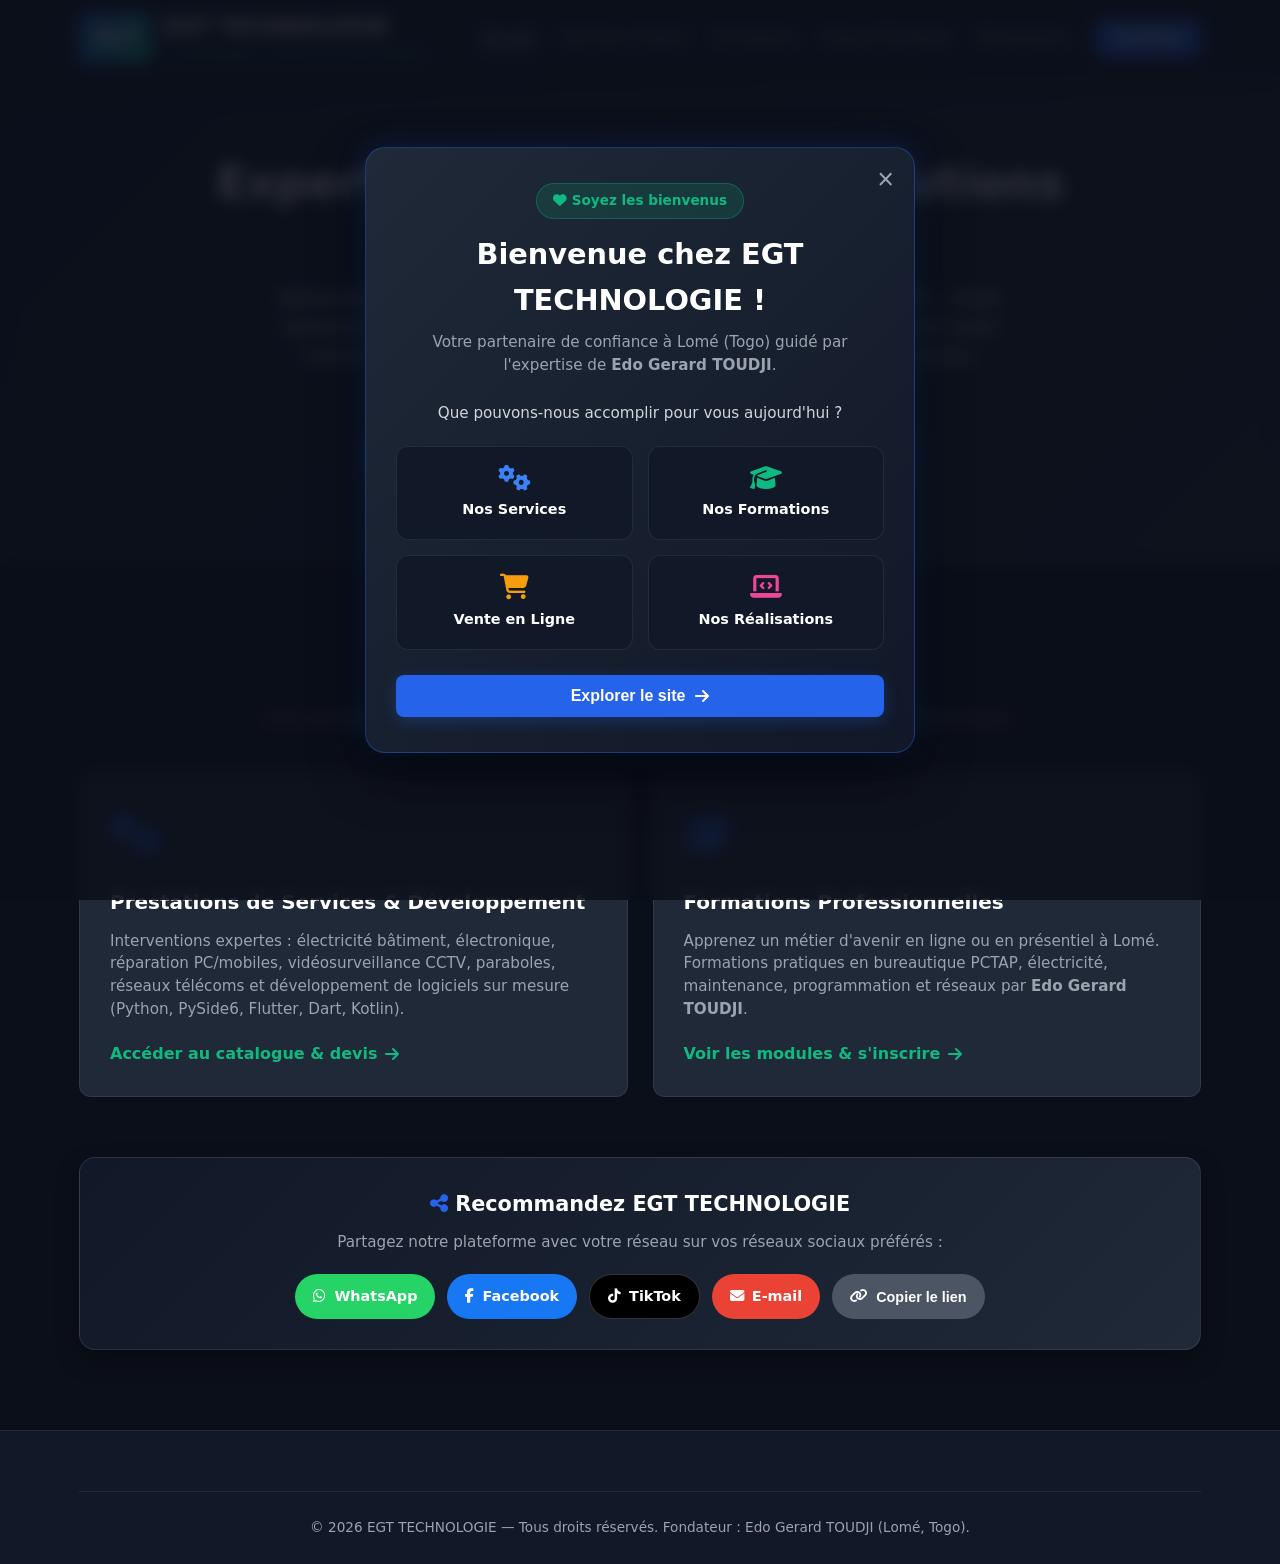
==== commit f6a05f2b: "Nettoyage complet de la boutique sur index.html" ====
--- a/index.html
+++ b/index.html
@@ -3,8 +3,8 @@
 <head>
     <meta charset="UTF-8">
     <meta name="viewport" content="width=device-width, initial-scale=1.0">
-    <title>EGT TECHNOLOGIE — Services, Formations & Boutique en Ligne à Lomé</title>
-    <meta name="description" content="Site officiel d'EGT TECHNOLOGIE à Lomé, fondé par Edo Gerard TOUDJI. Prestations de services informatiques et techniques, formations certifiantes et e-commerce.">
+    <title>EGT TECHNOLOGIE — Services, Formations &amp; Solutions Numériques à Lomé</title>
+    <meta name="description" content="Site officiel d'EGT TECHNOLOGIE à Lomé, fondé par Edo Gerard TOUDJI. Prestations de services informatiques et techniques, formations certifiantes.">
     <link rel="stylesheet" href="css/style.css">
     <link rel="stylesheet" href="css/responsive.css">
     <!-- FontAwesome pour les icônes -->
@@ -50,7 +50,7 @@
         
         .piliers-grid {
             display: grid;
-            grid-template-columns: repeat(auto-fit, minmax(280px, 1fr));
+            grid-template-columns: repeat(auto-fit, minmax(300px, 1fr));
             gap: 25px;
             margin-top: 40px;
         }
@@ -61,6 +61,9 @@
             padding: 30px;
             text-align: left;
             transition: transform 0.2s;
+            display: flex;
+            flex-direction: column;
+            justify-content: space-between;
         }
         .pilier-card:hover {
             transform: translateY(-5px);
@@ -156,7 +159,6 @@
                 <li><a href="index.html" class="active">Accueil</a></li>
                 <li><a href="services.html">Services &amp; Devis</a></li>
                 <li><a href="formations.html">Formations</a></li>
-                <li><a href="boutique.html">Boutique</a></li>
                 <li><a href="espace-etudiants.html">Espace Étudiants</a></li>
                 <li><a href="portfolio.html">Réalisations</a></li>
                 <li><a href="contact.html" class="btn-contact-nav">Contact</a></li>
@@ -169,52 +171,45 @@
         <div class="container">
             <h1 class="hero-title">Expertise, Innovation &amp; Solutions Numériques</h1>
             <p class="hero-subtitle">
-                Bienvenue chez <strong>EGT TECHNOLOGIE</strong> à Lomé (Fondateur : <strong>Edo Gerard TOUDJI</strong>). Votre partenaire de confiance pour des prestations techniques de pointe, des formations professionnelles certifiantes et du matériel informatique de qualité.
+                Bienvenue chez <strong>EGT TECHNOLOGIE</strong> à Lomé (Fondateur : <strong>Edo Gerard TOUDJI</strong>). Votre partenaire de confiance pour des prestations techniques de pointe et des formations professionnelles certifiantes.
             </p>
             <div class="hero-buttons">
                 <a href="services.html" class="btn-hero btn-primary-custom"><i class="fas fa-tools"></i> Découvrir nos Services</a>
                 <a href="formations.html" class="btn-hero btn-secondary-custom"><i class="fas fa-graduation-cap"></i> Voir les Formations</a>
-                <a href="boutique.html" class="btn-hero btn-primary-custom" style="background-color: #10b981;"><i class="fas fa-store"></i> Visiter la Boutique</a>
             </div>
         </div>
     </header>
 
-    <!-- PRÉSENTATION DES 3 PÔLES PRINCIPAUX -->
+    <!-- PRÉSENTATION DES PÔLES PRINCIPAUX -->
     <section class="section">
         <div class="container">
             <h2 style="text-align: center; color: #fff; font-size: 2rem; margin-bottom: 10px;">Nos Domaines d'Excellence</h2>
-            <p style="text-align: center; color: #9ca3af; margin-bottom: 40px;">Une synergie parfaite entre services sur mesure, transmission de compétences et vente en ligne.</p>
+            <p style="text-align: center; color: #9ca3af; margin-bottom: 40px;">Une synergie parfaite entre services sur mesure et transmission de compétences techniques.</p>
             
             <div class="piliers-grid">
                 
                 <!-- Pôle Services -->
                 <div class="pilier-card">
-                    <div class="pilier-icon"><i class="fas fa-cogs"></i></div>
-                    <h3 class="pilier-title">Prestations de Services</h3>
-                    <p class="pilier-text">
-                        Interventions expertes sur 8 domaines : électricité bâtiment, électronique, réparation PC/mobiles, vidéosurveillance CCTV, paraboles, réseaux télécoms et développement de logiciels sur mesure.
-                    </p>
+                    <div>
+                        <div class="pilier-icon"><i class="fas fa-cogs"></i></div>
+                        <h3 class="pilier-title">Prestations de Services &amp; Développement</h3>
+                        <p class="pilier-text">
+                            Interventions expertes : électricité bâtiment, électronique, réparation PC/mobiles, vidéosurveillance CCTV, paraboles, réseaux télécoms et développement de logiciels sur mesure (Python, PySide6, Flutter, Dart, Kotlin).
+                        </p>
+                    </div>
                     <a href="services.html" class="pilier-link">Accéder au catalogue &amp; devis <i class="fas fa-arrow-right"></i></a>
                 </div>
 
                 <!-- Pôle Formations -->
                 <div class="pilier-card">
-                    <div class="pilier-icon"><i class="fas fa-graduation-cap"></i></div>
-                    <h3 class="pilier-title">Formations Professionnelles</h3>
-                    <p class="pilier-text">
-                        Apprenez un métier d'avenir en ligne ou en présentiel à Lomé. Formations pratiques en bureautique PCTAP, électricité, maintenance, programmation et réseaux par Edo Gerard TOUDJI.
-                    </p>
+                    <div>
+                        <div class="pilier-icon"><i class="fas fa-graduation-cap"></i></div>
+                        <h3 class="pilier-title">Formations Professionnelles</h3>
+                        <p class="pilier-text">
+                            Apprenez un métier d'avenir en ligne ou en présentiel à Lomé. Formations pratiques en bureautique PCTAP, électricité, maintenance, programmation et réseaux par <strong>Edo Gerard TOUDJI</strong>.
+                        </p>
+                    </div>
                     <a href="formations.html" class="pilier-link">Voir les modules &amp; s'inscrire <i class="fas fa-arrow-right"></i></a>
-                </div>
-
-                <!-- Pôle Boutique -->
-                <div class="pilier-card">
-                    <div class="pilier-icon"><i class="fas fa-store"></i></div>
-                    <h3 class="pilier-title">Boutique en Ligne</h3>
-                    <p class="pilier-text">
-                        Achetez nos logiciels sous licence (EGT Shop Manager, etc.), du matériel informatique testé, des smartphones garantis, des kits CCTV et du matériel réseau professionnel.
-                    </p>
-                    <a href="boutique.html" class="pilier-link">Explorer la boutique <i class="fas fa-arrow-right"></i></a>
                 </div>
 
             </div>
@@ -228,7 +223,7 @@
                     Partagez notre plateforme avec votre réseau sur vos réseaux sociaux préférés :
                 </p>
                 <div class="share-buttons-grid">
-                    <a href="https://api.whatsapp.com/send?text=Découvrez%20EGT%20TECHNOLOGIE%20à%20Lomé%20-%20Services%20informatiques,%20formations%20et%20boutique%20en%20ligne%20:%20https://edogerard.github.io/egt-technologie-site/" target="_blank" class="btn-share btn-share-wa">
+                    <a href="https://api.whatsapp.com/send?text=Découvrez%20EGT%20TECHNOLOGIE%20à%20Lomé%20-%20Services%20informatiques%20et%20formations%20:%20https://edogerard.github.io/egt-technologie-site/" target="_blank" class="btn-share btn-share-wa">
                         <i class="fab fa-whatsapp"></i> WhatsApp
                     </a>
                     <a href="https://www.facebook.com/sharer/sharer.php?u=https://edogerard.github.io/egt-technologie-site/" target="_blank" class="btn-share btn-share-fb">
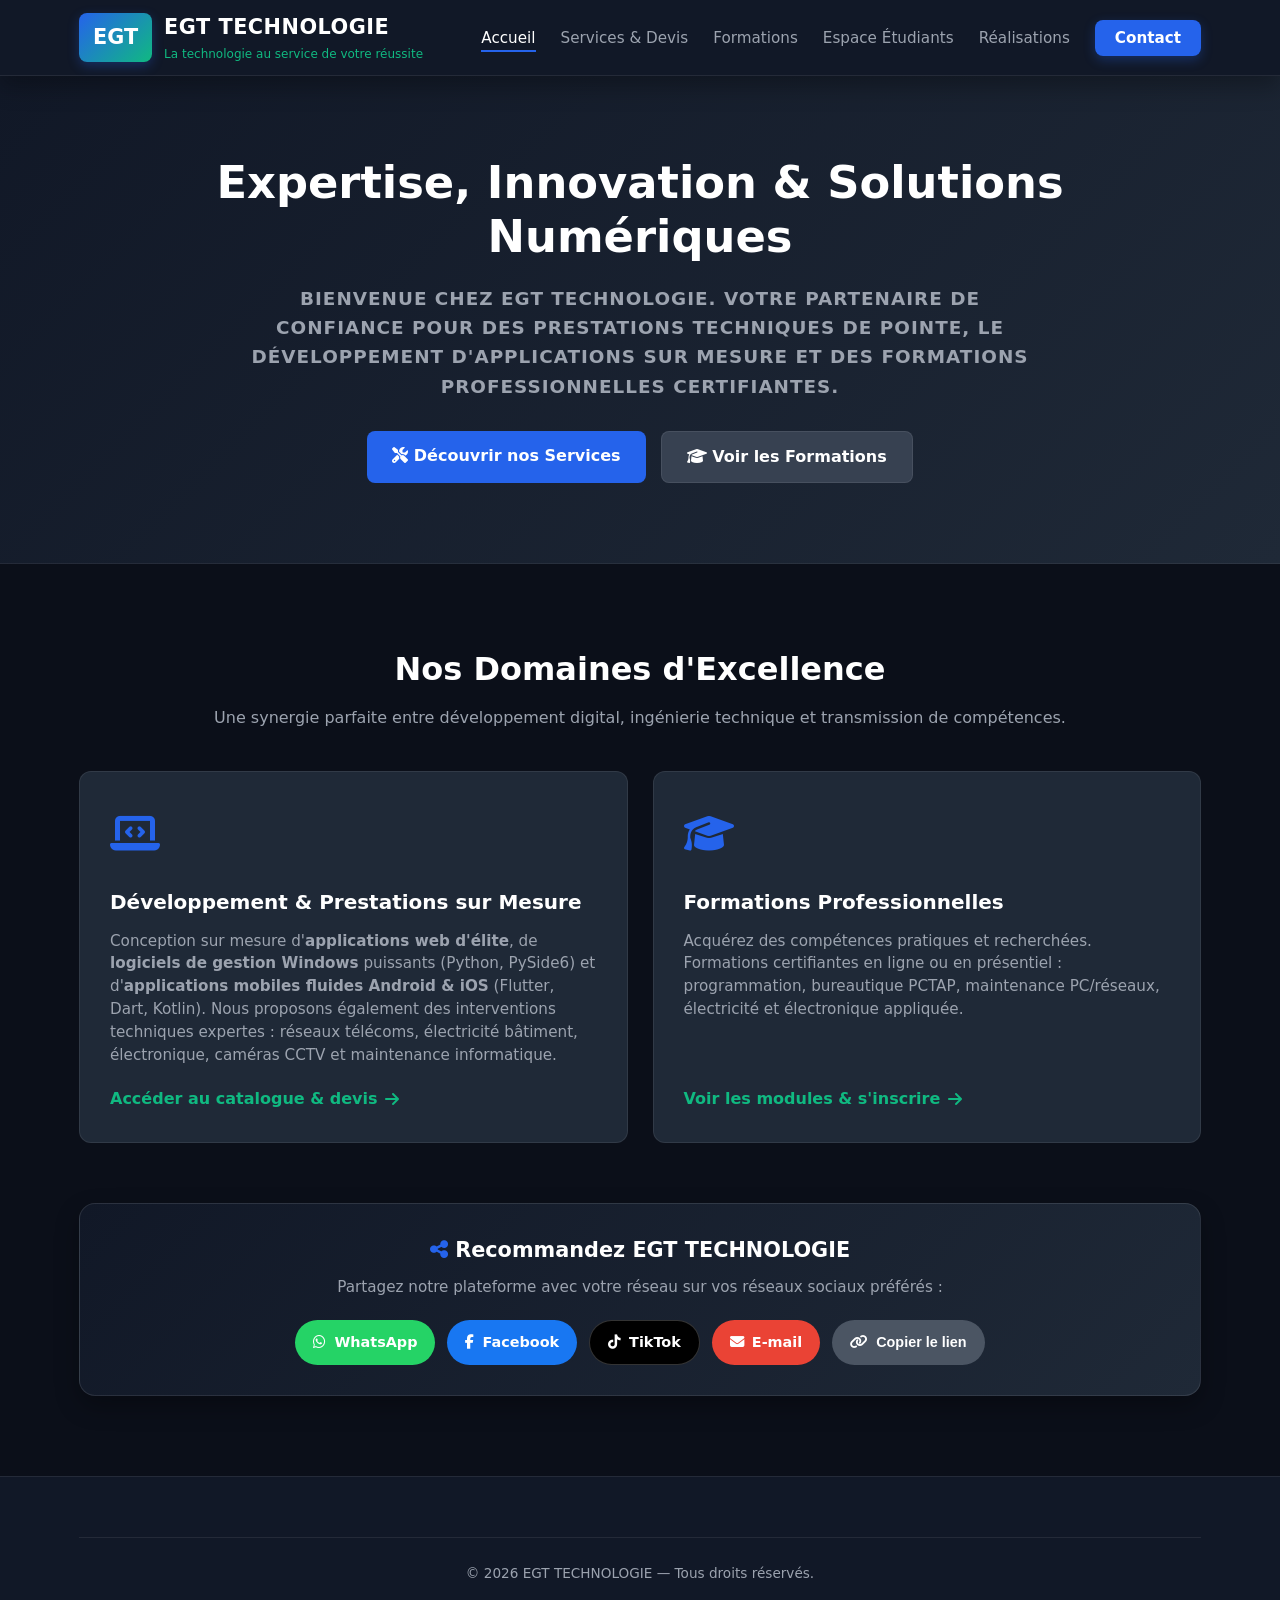
==== commit fdef9a26: "Mise à jour de la page d'accueil : suppression des mentions personnelles et rédaction élégante du pô" ====
--- a/index.html
+++ b/index.html
@@ -3,8 +3,8 @@
 <head>
     <meta charset="UTF-8">
     <meta name="viewport" content="width=device-width, initial-scale=1.0">
-    <title>EGT TECHNOLOGIE — Services, Formations &amp; Solutions Numériques à Lomé</title>
-    <meta name="description" content="Site officiel d'EGT TECHNOLOGIE à Lomé, fondé par Edo Gerard TOUDJI. Prestations de services informatiques et techniques, formations certifiantes.">
+    <title>EGT TECHNOLOGIE — Services, Formations &amp; Solutions Numériques</title>
+    <meta name="description" content="Site officiel d'EGT TECHNOLOGIE. Prestations de services informatiques et techniques, développement de logiciels et formations certifiantes.">
     <link rel="stylesheet" href="css/style.css">
     <link rel="stylesheet" href="css/responsive.css">
     <!-- FontAwesome pour les icônes -->
@@ -171,7 +171,7 @@
         <div class="container">
             <h1 class="hero-title">Expertise, Innovation &amp; Solutions Numériques</h1>
             <p class="hero-subtitle">
-                Bienvenue chez <strong>EGT TECHNOLOGIE</strong> à Lomé (Fondateur : <strong>Edo Gerard TOUDJI</strong>). Votre partenaire de confiance pour des prestations techniques de pointe et des formations professionnelles certifiantes.
+                Bienvenue chez <strong>EGT TECHNOLOGIE</strong>. Votre partenaire de confiance pour des prestations techniques de pointe, le développement d'applications sur mesure et des formations professionnelles certifiantes.
             </p>
             <div class="hero-buttons">
                 <a href="services.html" class="btn-hero btn-primary-custom"><i class="fas fa-tools"></i> Découvrir nos Services</a>
@@ -184,17 +184,17 @@
     <section class="section">
         <div class="container">
             <h2 style="text-align: center; color: #fff; font-size: 2rem; margin-bottom: 10px;">Nos Domaines d'Excellence</h2>
-            <p style="text-align: center; color: #9ca3af; margin-bottom: 40px;">Une synergie parfaite entre services sur mesure et transmission de compétences techniques.</p>
+            <p style="text-align: center; color: #9ca3af; margin-bottom: 40px;">Une synergie parfaite entre développement digital, ingénierie technique et transmission de compétences.</p>
             
             <div class="piliers-grid">
                 
-                <!-- Pôle Services -->
+                <!-- Pôle Services & Développement -->
                 <div class="pilier-card">
                     <div>
-                        <div class="pilier-icon"><i class="fas fa-cogs"></i></div>
-                        <h3 class="pilier-title">Prestations de Services &amp; Développement</h3>
+                        <div class="pilier-icon"><i class="fas fa-laptop-code"></i></div>
+                        <h3 class="pilier-title">Développement &amp; Prestations sur Mesure</h3>
                         <p class="pilier-text">
-                            Interventions expertes : électricité bâtiment, électronique, réparation PC/mobiles, vidéosurveillance CCTV, paraboles, réseaux télécoms et développement de logiciels sur mesure (Python, PySide6, Flutter, Dart, Kotlin).
+                            Conception sur mesure d'<strong>applications web d'élite</strong>, de <strong>logiciels de gestion Windows</strong> puissants (Python, PySide6) et d'<strong>applications mobiles fluides Android &amp; iOS</strong> (Flutter, Dart, Kotlin). Nous proposons également des interventions techniques expertes : réseaux télécoms, électricité bâtiment, électronique, caméras CCTV et maintenance informatique.
                         </p>
                     </div>
                     <a href="services.html" class="pilier-link">Accéder au catalogue &amp; devis <i class="fas fa-arrow-right"></i></a>
@@ -206,7 +206,7 @@
                         <div class="pilier-icon"><i class="fas fa-graduation-cap"></i></div>
                         <h3 class="pilier-title">Formations Professionnelles</h3>
                         <p class="pilier-text">
-                            Apprenez un métier d'avenir en ligne ou en présentiel à Lomé. Formations pratiques en bureautique PCTAP, électricité, maintenance, programmation et réseaux par <strong>Edo Gerard TOUDJI</strong>.
+                            Acquérez des compétences pratiques et recherchées. Formations certifiantes en ligne ou en présentiel : programmation, bureautique PCTAP, maintenance PC/réseaux, électricité et électronique appliquée.
                         </p>
                     </div>
                     <a href="formations.html" class="pilier-link">Voir les modules &amp; s'inscrire <i class="fas fa-arrow-right"></i></a>
@@ -223,7 +223,7 @@
                     Partagez notre plateforme avec votre réseau sur vos réseaux sociaux préférés :
                 </p>
                 <div class="share-buttons-grid">
-                    <a href="https://api.whatsapp.com/send?text=Découvrez%20EGT%20TECHNOLOGIE%20à%20Lomé%20-%20Services%20informatiques%20et%20formations%20:%20https://edogerard.github.io/egt-technologie-site/" target="_blank" class="btn-share btn-share-wa">
+                    <a href="https://api.whatsapp.com/send?text=Découvrez%20EGT%20TECHNOLOGIE%20-%20Services%20informatiques,%20développement%20et%20formations%20:%20https://edogerard.github.io/egt-technologie-site/" target="_blank" class="btn-share btn-share-wa">
                         <i class="fab fa-whatsapp"></i> WhatsApp
                     </a>
                     <a href="https://www.facebook.com/sharer/sharer.php?u=https://edogerard.github.io/egt-technologie-site/" target="_blank" class="btn-share btn-share-fb">
@@ -232,7 +232,7 @@
                     <a href="https://www.tiktok.com/" target="_blank" class="btn-share btn-share-tt">
                         <i class="fab fa-tiktok"></i> TikTok
                     </a>
-                    <a href="mailto:?subject=Découvrez%20EGT%20TECHNOLOGIE&body=Bonjour,%20je%20te%20recommande%20les%20services%20et%20formations%20d'EGT%20TECHNOLOGIE%20à%20Lomé%20:%20https://edogerard.github.io/egt-technologie-site/" class="btn-share btn-share-email">
+                    <a href="mailto:?subject=Découvrez%20EGT%20TECHNOLOGIE&body=Bonjour,%20je%20te%20recommande%20les%20services,%20logiciels%20et%20formations%20d'EGT%20TECHNOLOGIE%20:%20https://edogerard.github.io/egt-technologie-site/" class="btn-share btn-share-email">
                         <i class="fas fa-envelope"></i> E-mail
                     </a>
                     <button type="button" onclick="copySiteLink()" class="btn-share btn-share-copy">
@@ -248,7 +248,7 @@
     <footer class="footer">
         <div class="container">
             <div class="footer-bottom" style="text-align: center;">
-                <p>&copy; 2026 EGT TECHNOLOGIE — Tous droits réservés. Fondateur : Edo Gerard TOUDJI (Lomé, Togo).</p>
+                <p>&copy; 2026 EGT TECHNOLOGIE — Tous droits réservés.</p>
             </div>
         </div>
     </footer>
--- a/css/responsive.css
+++ b/css/responsive.css
@@ -2,47 +2,120 @@
    EGT TECHNOLOGIE - Responsive Design (Mobile & Tablettes)
    ========================================================================== */
 
+/* Anti-débordement horizontal */
+html, body {
+  max-width: 100% !important;
+  overflow-x: hidden !important;
+  margin: 0;
+  padding: 0;
+}
+
+* {
+  box-sizing: border-box;
+}
+
+/* 1. TABLETTES & ÉCRANS MOYENS (<= 992px) */
 @media (max-width: 992px) {
-  .hero .container {
-    grid-template-columns: 1fr;
-    text-align: center;
+  .container {
+    padding-left: 20px !important;
+    padding-right: 20px !important;
   }
 
-  .hero-buttons {
-    justify-content: center;
+  .hero-section {
+    padding: 50px 15px !important;
   }
 
-  .footer-grid {
-    grid-template-columns: 1fr 1fr;
+  .hero-title {
+    font-size: 2rem !important;
+    line-height: 1.3 !important;
+  }
+
+  .hero-subtitle {
+    font-size: 1rem !important;
+  }
+
+  /* Force toutes les grilles à passer sur 1 seule colonne */
+  .piliers-grid,
+  .grid-2,
+  .grid-3,
+  .services-layout,
+  .services-grid,
+  .formations-grid {
+    grid-template-columns: 1fr !important;
+    gap: 20px !important;
+  }
+
+  .services-sidebar {
+    position: static !important;
+    width: 100% !important;
   }
 }
 
+/* 2. MOBILES (<= 768px) */
 @media (max-width: 768px) {
+  /* Affichage du bouton burger */
   .mobile-toggle {
-    display: block;
+    display: block !important;
+    font-size: 1.6rem !important;
+    color: #ffffff !important;
+    cursor: pointer !important;
+    z-index: 1001;
   }
 
+  /* Navbar relative pour aligner le menu déroulant */
+  .navbar .container {
+    position: relative;
+    display: flex;
+    align-items: center;
+    justify-content: space-between;
+  }
+
+  /* Navigation mobile déroulante */
   .nav-links {
-    position: absolute;
-    top: 75px;
-    left: 0;
-    width: 100%;
-    background-color: var(--secondary-color);
-    flex-direction: column;
-    padding: 20px 0;
-    display: none;
-    box-shadow: var(--shadow-md);
+    position: absolute !important;
+    top: 100% !important;
+    left: 0 !important;
+    width: 100% !important;
+    background-color: #111827 !important;
+    flex-direction: column !important;
+    padding: 15px 0 !important;
+    display: none !important;
+    box-shadow: 0 10px 25px rgba(0, 0, 0, 0.8) !important;
+    border-bottom: 1px solid rgba(255, 255, 255, 0.1) !important;
+    z-index: 1000 !important;
   }
 
   .nav-links.show {
-    display: flex;
+    display: flex !important;
+  }
+
+  .nav-links li {
+    width: 100%;
+    text-align: center;
+    margin: 8px 0 !important;
+  }
+
+  .nav-links li a {
+    display: block;
+    padding: 10px 20px;
+    font-size: 1rem;
   }
 
   .hero-title {
-    font-size: 2rem;
+    font-size: 1.6rem !important;
   }
 
-  .footer-grid {
-    grid-template-columns: 1fr;
+  .btn-hero {
+    width: 100% !important;
+    text-align: center !important;
+  }
+
+  .share-buttons-grid {
+    flex-direction: column !important;
+  }
+
+  .btn-share {
+    width: 100% !important;
+    justify-content: center !important;
   }
 }
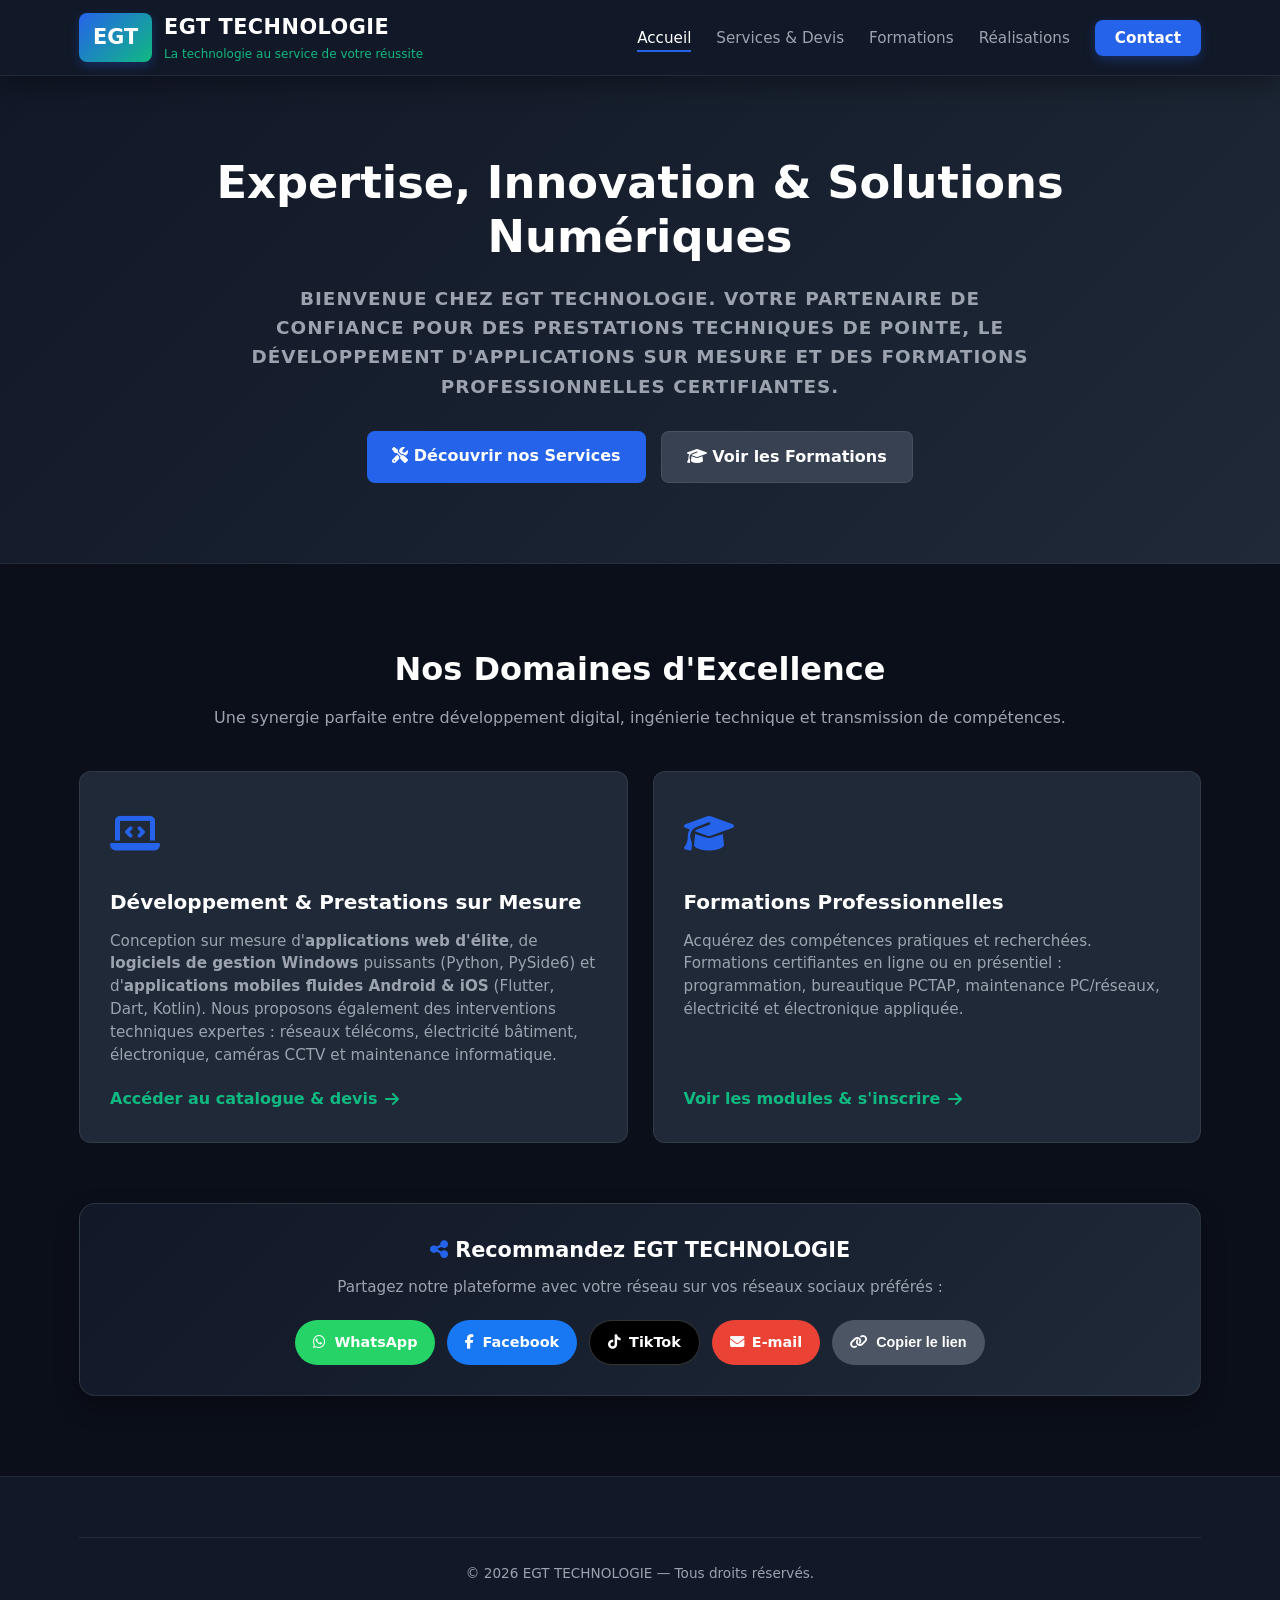
==== commit 79b2b8de: "Déploiement final de la version moderne et interactive d'EGT TECHNOLOGIE" ====
--- a/index.html
+++ b/index.html
@@ -140,7 +140,7 @@
 </head>
 <body>
 
-    <!-- NAV BAR HARMONISÉE -->
+    <!-- NAVBAR HARMONISÉE -->
     <nav class="navbar">
         <div class="container">
             <a href="index.html" class="brand-logo">
@@ -159,7 +159,6 @@
                 <li><a href="index.html" class="active">Accueil</a></li>
                 <li><a href="services.html">Services &amp; Devis</a></li>
                 <li><a href="formations.html">Formations</a></li>
-                <li><a href="espace-etudiants.html">Espace Étudiants</a></li>
                 <li><a href="portfolio.html">Réalisations</a></li>
                 <li><a href="contact.html" class="btn-contact-nav">Contact</a></li>
             </ul>
--- a/css/style.css
+++ b/css/style.css
@@ -337,122 +337,7 @@
   line-height: 1.5;
 }
 
-/* --- 8. Modal de Bienvenue EGT --- */
-.egt-modal-overlay {
-  position: fixed;
-  top: 0;
-  left: 0;
-  width: 100vw;
-  height: 100vh;
-  background: rgba(11, 15, 25, 0.85);
-  backdrop-filter: blur(8px);
-  display: flex;
-  justify-content: center;
-  align-items: center;
-  z-index: 9999;
-  padding: 20px;
-  animation: fadeIn 0.3s ease-out;
-}
-
-.egt-modal-card {
-  background: linear-gradient(135deg, #1f2937 0%, #111827 100%);
-  border: 1px solid rgba(37, 99, 235, 0.4);
-  border-radius: 20px;
-  max-width: 550px;
-  width: 100%;
-  padding: 35px 30px;
-  position: relative;
-  box-shadow: 0 20px 50px rgba(0, 0, 0, 0.6), 0 0 30px rgba(37, 99, 235, 0.2);
-  text-align: center;
-  color: #fff;
-}
-
-.egt-modal-close {
-  position: absolute;
-  top: 15px;
-  right: 20px;
-  background: transparent;
-  border: none;
-  color: #9ca3af;
-  font-size: 1.8rem;
-  cursor: pointer;
-  transition: color 0.2s;
-}
-
-.egt-modal-close:hover {
-  color: #fff;
-}
-
-.egt-modal-badge {
-  background: rgba(16, 185, 129, 0.15);
-  color: var(--accent-color);
-  padding: 6px 16px;
-  border-radius: 20px;
-  font-size: 0.85rem;
-  font-weight: 600;
-  border: 1px solid rgba(16, 185, 129, 0.3);
-  display: inline-block;
-  margin-bottom: 12px;
-}
-
-.egt-modal-header h2 {
-  font-size: 1.8rem;
-  font-weight: 800;
-  margin-bottom: 8px;
-  color: #fff;
-}
-
-.egt-modal-subtitle {
-  color: #9ca3af;
-  font-size: 0.95rem;
-  line-height: 1.5;
-  margin-bottom: 25px;
-}
-
-.egt-welcome-grid {
-  display: grid;
-  grid-template-columns: 1fr 1fr;
-  gap: 15px;
-  margin: 20px 0 25px;
-}
-
-.egt-welcome-btn {
-  display: flex;
-  flex-direction: column;
-  align-items: center;
-  gap: 8px;
-  padding: 18px 10px;
-  border-radius: 12px;
-  background: #111827;
-  border: 1px solid rgba(255, 255, 255, 0.08);
-  color: #fff;
-  text-decoration: none;
-  font-weight: 600;
-  font-size: 0.9rem;
-  transition: all 0.3s ease;
-}
-
-.egt-welcome-btn i {
-  font-size: 1.6rem;
-}
-
-.btn-serv i { color: #3b82f6; }
-.btn-form i { color: #10b981; }
-.btn-shop i { color: #f59e0b; }
-.btn-port i { color: #ec4899; }
-
-.egt-welcome-btn:hover {
-  transform: translateY(-4px);
-  border-color: var(--primary-color);
-  box-shadow: 0 8px 20px rgba(0, 0, 0, 0.4);
-}
-
-@keyframes fadeIn {
-  from { opacity: 0; transform: scale(0.95); }
-  to { opacity: 1; transform: scale(1); }
-}
-
-/* --- 9. Footer --- */
+/* --- 8. Footer --- */
 .footer {
   background-color: var(--secondary-color);
   color: var(--text-muted);
--- a/css/responsive.css
+++ b/css/responsive.css
@@ -10,7 +10,7 @@
   padding: 0;
 }
 
-* {
+*, *::before, *::after {
   box-sizing: border-box;
 }
 
